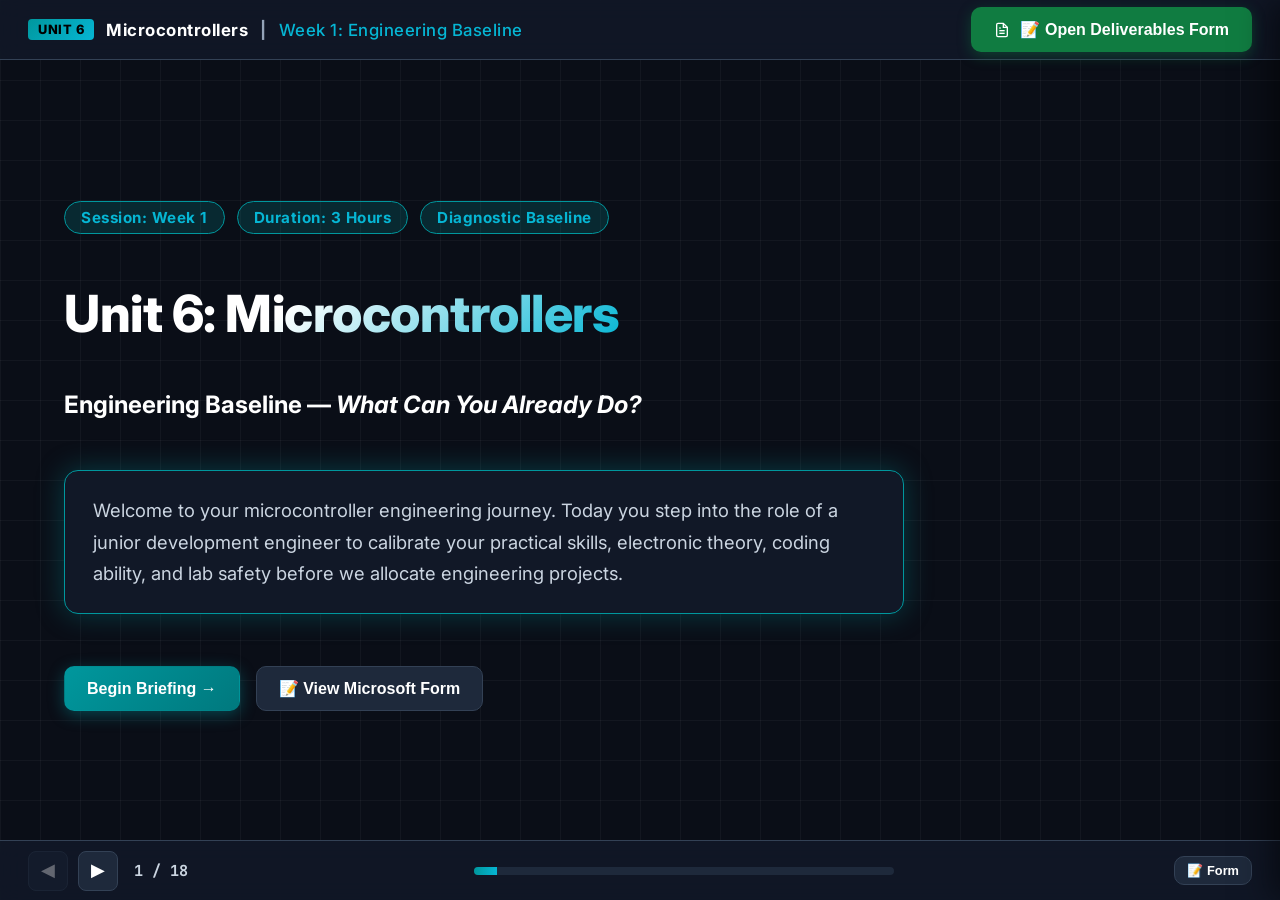
==== week1/index.html @ 34d450e6 "initial commit" ====
<!DOCTYPE html>
<html lang="en">

<head>
  <meta charset="UTF-8">
  <meta name="viewport" content="width=device-width, initial-scale=1.0">
  <title>Unit 6: Microcontrollers — Week 1 Engineering Baseline</title>
  <link rel="stylesheet" href="../shared/css/presentation.css">
  <link rel="stylesheet" href="../shared/css/form-drawer.css">
  <link rel="preconnect" href="https://fonts.googleapis.com">
  <link rel="preconnect" href="https://fonts.gstatic.com" crossorigin>
  <link
    href="https://fonts.googleapis.com/css2?family=Inter:wght@400;500;600;700;800&family=JetBrains+Mono:wght@400;600;700&display=swap"
    rel="stylesheet">
  <style>
    /* Week 1 Specific Component Styling */
    .hero-title {
      font-size: 3.2rem;
      font-weight: 800;
      background: linear-gradient(135deg, #ffffff 40%, var(--accent-cyan));
      -webkit-background-clip: text;
      -webkit-text-fill-color: transparent;
      margin-bottom: 12px;
      letter-spacing: -0.5px;
    }

    .badge-bar {
      display: flex;
      gap: 12px;
      margin-bottom: 24px;
    }

    .badge-pill {
      background: rgba(0, 151, 157, 0.2);
      border: 1px solid var(--accent-arduino);
      color: var(--accent-cyan);
      font-size: 0.95rem;
      font-weight: 700;
      padding: 6px 16px;
      border-radius: 20px;
      letter-spacing: 0.5px;
    }

    .ksb-grid {
      display: grid;
      grid-template-columns: repeat(3, 1fr);
      gap: 20px;
    }

    .ksb-card {
      background: var(--bg-surface-elevated);
      border: 1px solid var(--border-subtle);
      border-radius: 12px;
      padding: 20px 24px;
    }

    .ksb-card.k {
      border-top: 5px solid var(--accent-cyan);
    }

    .ksb-card.s {
      border-top: 5px solid var(--color-success);
    }

    .ksb-card.b {
      border-top: 5px solid var(--color-warning);
    }

    .ksb-card h4 {
      font-size: 1.25rem;
      font-weight: 800;
      margin-bottom: 14px;
      display: flex;
      align-items: center;
      gap: 10px;
      color: #ffffff;
    }

    .ksb-card ul {
      padding-left: 20px;
      font-size: 1.05rem;
      line-height: 1.7;
      color: var(--text-secondary);
    }

    .timeline-table {
      width: 100%;
      border-collapse: collapse;
      font-size: 1.05rem;
    }

    .timeline-table th {
      background: var(--bg-surface-elevated);
      color: var(--accent-cyan);
      padding: 12px 16px;
      text-align: left;
      font-size: 1.08rem;
    }

    .timeline-table td {
      padding: 10px 16px;
      border-bottom: 1px solid rgba(255, 255, 255, 0.08);
      color: var(--text-secondary);
    }

    .timeline-table tr.break-row td {
      background: rgba(245, 158, 11, 0.12);
      font-weight: 700;
      color: var(--color-warning);
    }

    .schematic-box {
      background: #070c18;
      border: 1px solid var(--border-subtle);
      border-radius: 14px;
      padding: 18px;
      display: flex;
      flex-direction: column;
      justify-content: flex-start;
      align-items: center;
      min-height: 480px;
      box-shadow: inset 0 0 28px rgba(0, 0, 0, 0.6);
    }

    .schematic-caption {
      font-size: 1rem;
      font-weight: 700;
      color: var(--accent-cyan);
      margin-top: 14px;
      text-align: center;
      background: rgba(6, 182, 212, 0.12);
      padding: 6px 14px;
      border-radius: 8px;
      border: 1px solid rgba(6, 182, 212, 0.3);
      width: 100%;
    }

    .schematic-tabs {
      display: flex;
      gap: 8px;
      margin-bottom: 16px;
      width: 100%;
    }

    .schematic-tab-btn {
      flex: 1;
      padding: 10px 14px;
      font-size: 0.96rem;
      font-weight: 700;
      background: #1e293b;
      border: 1px solid #475569;
      color: #cbd5e1;
      border-radius: 8px;
      cursor: pointer;
      transition: all 0.2s ease;
      text-align: center;
    }

    .schematic-tab-btn:hover {
      background: #2d3f59;
      color: #ffffff;
      border-color: var(--accent-cyan);
    }

    .schematic-tab-btn.active {
      background: linear-gradient(135deg, var(--accent-arduino), #00797e);
      color: #ffffff;
      border-color: var(--accent-cyan);
      box-shadow: 0 0 16px var(--accent-glow);
    }

    /* Syntax Highlighting in Code Editor */
    .editor-wrapper {
      position: relative;
      background: #080c14;
      min-height: 240px;
      overflow: hidden;
      display: flex;
    }

    .editor-highlight-layer {
      position: absolute;
      top: 0;
      left: 0;
      right: 0;
      bottom: 0;
      padding: 16px 20px;
      font-family: var(--font-mono);
      font-size: 1.05rem;
      line-height: 1.65;
      margin: 0;
      pointer-events: none;
      white-space: pre-wrap;
      word-wrap: break-word;
      box-sizing: border-box;
      color: #cbd5e1;
      background: transparent;
      overflow: hidden;
    }

    .editor-highlight-layer .keyword {
      color: #f472b6;
      font-weight: 700;
    }

    .editor-highlight-layer .type {
      color: #38bdf8;
      font-weight: 600;
    }

    .editor-highlight-layer .var {
      color: #fbbf24;
    }

    .editor-highlight-layer .string {
      color: #4ade80;
    }

    .editor-highlight-layer .number {
      color: #a78bfa;
      font-weight: 600;
    }

    .editor-highlight-layer .comment {
      color: #64748b;
      font-style: italic;
    }

    .editor-highlight-layer .preproc {
      color: #ec4899;
      font-weight: 700;
    }

    .editor-highlight-layer .func {
      color: #60a5fa;
      font-weight: 700;
    }

    .code-editor-textarea.syntax-active {
      position: relative;
      background: transparent !important;
      color: transparent !important;
      caret-color: #38bdf8;
      z-index: 2;
    }

    .checklist-list {
      list-style: none;
      display: flex;
      flex-direction: column;
      gap: 12px;
    }

    .checklist-item {
      display: flex;
      align-items: center;
      gap: 14px;
      background: var(--bg-surface);
      border: 1px solid var(--border-subtle);
      padding: 14px 18px;
      border-radius: 10px;
      font-size: 1.08rem;
      color: var(--text-primary);
      transition: var(--transition-smooth);
    }

    .checklist-item:hover {
      border-color: var(--accent-arduino);
      background: var(--bg-surface-elevated);
    }

    .checklist-item input[type="checkbox"] {
      width: 22px;
      height: 22px;
      accent-color: var(--accent-arduino);
      cursor: pointer;
    }

    .wokwi-badge {
      display: inline-flex;
      align-items: center;
      gap: 8px;
      background: #2b1d3d;
      color: #c084fc;
      border: 1px solid #a855f7;
      padding: 8px 16px;
      border-radius: 20px;
      font-weight: 700;
      font-size: 0.95rem;
    }

    .interactive-card {
      background: var(--bg-surface-elevated);
      border: 1px solid var(--border-subtle);
      border-radius: 10px;
      padding: 14px 18px;
      margin-top: 10px;
    }

    .interactive-title {
      font-weight: 700;
      font-size: 1.05rem;
      color: var(--accent-cyan);
      margin-bottom: 6px;
      display: flex;
      align-items: center;
      gap: 8px;
    }
  </style>
</head>

<body>

  <div class="bg-grid"></div>

  <div id="app-container">
    <div id="deck-viewport">

      <!-- Top Header -->
      <header class="deck-header">
        <div class="brand-badge">
          <span class="pill">UNIT 6</span>
          <span>Microcontrollers</span>
          <span style="color: var(--text-muted);">|</span>
          <span style="color: var(--accent-cyan); font-weight: 500;">Week 1: Engineering Baseline</span>
        </div>
        <div class="header-actions">
          <button class="btn btn-form-action open-forms-trigger" data-form-section="Deliverables Form">
            <svg width="16" height="16" viewBox="0 0 24 24" fill="none" stroke="currentColor" stroke-width="2">
              <path d="M14 2H6a2 2 0 0 0-2 2v16a2 2 0 0 0 2 2h12a2 2 0 0 0 2-2V8z" />
              <polyline points="14 2 14 8 20 8" />
              <line x1="16" y1="13" x2="8" y2="13" />
              <line x1="16" y1="17" x2="8" y2="17" />
              <polyline points="10 9 9 9 8 9" />
            </svg>
            📝 Open Deliverables Form
          </button>
        </div>
      </header>

      <!-- Slides Wrapper -->
      <main id="slides-wrapper">

        <!-- Slide 1: Welcome & Title -->
        <section class="slide active" id="slide-1">
          <div class="slide-body" style="justify-content: center; align-items: flex-start;">
            <div class="badge-bar">
              <span class="badge-pill">Session: Week 1</span>
              <span class="badge-pill">Duration: 3 Hours</span>
              <span class="badge-pill">Diagnostic Baseline</span>
            </div>
            <h1 class="hero-title">Unit 6: Microcontrollers</h1>
            <h2 class="slide-subtitle" style="font-size: 1.5rem; color: var(--text-primary); margin-bottom: 24px;">
              Engineering Baseline — <em>What Can You Already Do?</em>
            </h2>
            <div class="card highlight" style="max-width: 840px;">
              <p style="font-size: 1.15rem; line-height: 1.7; color: var(--text-secondary);">
                Welcome to your microcontroller engineering journey. Today you step into the role of a junior
                development engineer to calibrate your practical skills, electronic theory, coding ability, and lab
                safety before we allocate engineering projects.
              </p>
            </div>
            <div style="margin-top: 28px; display: flex; gap: 16px;">
              <button class="btn btn-primary" onclick="deckEngine.nextSlide()">Begin Briefing →</button>
              <button class="btn btn-secondary open-forms-trigger" data-form-section="Section 1: Student Information">📝
                View Microsoft Form</button>
            </div>
          </div>
        </section>

        <!-- Slide 2: Workplace Context -->
        <section class="slide" id="slide-2">
          <div class="slide-header">
            <span class="slide-tag">Part 1 • Workplace Context</span>
            <h2 class="slide-title">You Are Joining an Engineering Development Team</h2>
            <p class="slide-subtitle">Calibrating technician & engineer capabilities for product development</p>
          </div>
          <div class="slide-body">
            <div class="grid-2col">
              <div class="card">
                <div class="card-title">🏢 The Workplace Scenario</div>
                <p style="font-size: 1.08rem; line-height: 1.7; color: var(--text-secondary);">
                  You have joined an electronics engineering team developing a new microcontroller-based product.
                </p>
                <p style="font-size: 1.08rem; line-height: 1.7; color: var(--text-secondary); margin-top: 14px;">
                  Before the engineering team leader allocates development tasks, the team needs to establish what each
                  technician and engineer can already do safely, confidently, and independently.
                </p>
              </div>
              <div class="card highlight">
                <div class="card-title">🎯 Baseline Philosophy (No Pressure)</div>
                <div class="callout success">
                  <strong>“We need an accurate starting point so you and your team know where to go next.”</strong>
                </div>
                <ul
                  style="margin-top: 16px; padding-left: 22px; font-size: 1.05rem; line-height: 1.7; color: var(--text-secondary);">
                  <li>This is a diagnostic calibration, <strong>not a graded pass/fail test</strong>.</li>
                  <li>Work independently so we can accurately support your growth.</li>
                  <li>Record when you are unsure — mistakes are valuable engineering data.</li>
                  <li>Always ask immediately whenever lab safety is involved.</li>
                </ul>
              </div>
            </div>
          </div>
        </section>

        <!-- Slide 3: Learning Aim & Professional KSBs -->
        <section class="slide" id="slide-3">
          <div class="slide-header">
            <span class="slide-tag">The Hook • Professional Growth</span>
            <h2 class="slide-title">Learning Aim & Your Professional KSBs</h2>
            <p class="slide-subtitle">The knowledge, skills, and behaviours expected of practicing junior engineers</p>
          </div>
          <div class="slide-body">
            <div class="callout" style="margin-bottom: 8px;">
              <strong>Learning Aim:</strong> Establish your current knowledge and practical ability in electronics,
              digital systems, programming and mathematics. Identify your individual strengths and development
              priorities.
            </div>
            <div class="ksb-grid">
              <div class="ksb-card k">
                <h4>🧠 Knowledge (K)</h4>
                <ul>
                  <li>Basic electronic circuits & components</li>
                  <li>Circuit schematic symbols</li>
                  <li>Voltage, current, and Ohm's Law (<em>V = I × R</em>)</li>
                  <li>Binary number systems & digital logic</li>
                  <li>C++ programming constructs</li>
                </ul>
              </div>
              <div class="ksb-card s">
                <h4>🛠️ Skills (S)</h4>
                <ul>
                  <li>Safe digital multimeter (DMM) operation</li>
                  <li>Low-voltage DC power supply setup</li>
                  <li>Breadboard circuit construction</li>
                  <li>Electrical quantity prediction & measurement</li>
                  <li>Static code tracing and logic modification</li>
                </ul>
              </div>
              <div class="ksb-card b">
                <h4>🤝 Behaviours (B)</h4>
                <ul>
                  <li>Strict adherence to laboratory safety protocols</li>
                  <li>Methodological engineering troubleshooting</li>
                  <li>Intellectual honesty & self-reflection</li>
                  <li>Treating errors as calibration data</li>
                  <li>Setting proactive personal growth priorities</li>
                </ul>
              </div>
            </div>
          </div>
        </section>

        <!-- Slide 4: Learning Outcomes -->
        <section class="slide" id="slide-4">
          <div class="slide-header">
            <span class="slide-tag">Session Deliverables</span>
            <h2 class="slide-title">What You Will Achieve Today</h2>
            <p class="slide-subtitle">By the end of this 3-hour session, you will be able to:</p>
          </div>
          <div class="slide-body">
            <div class="grid-2col">
              <div class="card">
                <ol style="padding-left: 24px; font-size: 1.05rem; line-height: 1.75; color: var(--text-secondary);">
                  <li>Demonstrate your current knowledge of basic electronic circuits and components.</li>
                  <li>Recognise and interpret common circuit symbols.</li>
                  <li>Demonstrate understanding of voltage, current and resistance.</li>
                  <li>Use a multimeter and low-voltage power supply safely.</li>
                  <li>Interpret a simple circuit schematic and construct the circuit on a breadboard.</li>
                  <li>Predict and measure electrical quantities in a simple circuit.</li>
                </ol>
              </div>
              <div class="card">
                <ol start="7"
                  style="padding-left: 24px; font-size: 1.05rem; line-height: 1.75; color: var(--text-secondary);">
                  <li>Demonstrate baseline understanding of binary and digital systems.</li>
                  <li>Trace a short section of program code and predict its output.</li>
                  <li>Modify a simple program to meet a stated requirement.</li>
                  <li>Identify your current strengths and areas requiring development.</li>
                  <li>Set an appropriate personal development priority for Unit 6.</li>
                </ol>
              </div>
            </div>
          </div>
        </section>

        <!-- Slide 5: Session Sequence & Timings -->
        <section class="slide" id="slide-5">
          <div class="slide-header">
            <span class="slide-tag">Roadmap • 3 Hours (180 Minutes)</span>
            <h2 class="slide-title">Today's Session Sequence</h2>
            <p class="slide-subtitle">Structured diagnostics, safe practical circuit construction, and profile
              reflection</p>
          </div>
          <div class="slide-body">
            <div class="card" style="padding: 16px 22px;">
              <table class="timeline-table">
                <thead>
                  <tr>
                    <th>Time</th>
                    <th>Activity</th>
                    <th>Purpose</th>
                    <th>Action / Evidence</th>
                  </tr>
                </thead>
                <tbody>
                  <tr>
                    <td>0–10 min</td>
                    <td>Engineering Team Brief</td>
                    <td>Scenario introduction & expectations</td>
                    <td>Form Section 1</td>
                  </tr>
                  <tr>
                    <td>10–30 min</td>
                    <td>Toolbox Diagnostic</td>
                    <td>Electronics & mathematics diagnostic</td>
                    <td>Form Section 2</td>
                  </tr>
                  <tr>
                    <td>30–45 min</td>
                    <td>Digital Systems Baseline</td>
                    <td>Binary & logic voltage diagnostic</td>
                    <td>Form Section 3</td>
                  </tr>
                  <tr>
                    <td>45–65 min</td>
                    <td>Programming Code Tracing</td>
                    <td>Read, trace, and predict C++ output</td>
                    <td>Form Section 4A</td>
                  </tr>
                  <tr>
                    <td>65–80 min</td>
                    <td>Programming Modification</td>
                    <td>Diagnose program alteration skills</td>
                    <td>Form Section 4B</td>
                  </tr>
                  <tr>
                    <td>80–100 min</td>
                    <td>Practical Briefing & Safety</td>
                    <td>Schematic, equipment & 5-point check</td>
                    <td>Pre-Power Check</td>
                  </tr>
                  <tr class="break-row">
                    <td>100–120 min</td>
                    <td>☕ Intermission / Break</td>
                    <td>Rest, recharge, and workbench prep</td>
                    <td>20 Min Break</td>
                  </tr>
                  <tr>
                    <td>120–130 min</td>
                    <td>Wokwi Circuit Simulation</td>
                    <td>Simulate 5V LED circuit virtually first</td>
                    <td>Sim Screenshot</td>
                  </tr>
                  <tr>
                    <td>130–155 min</td>
                    <td>Breadboard Practical Challenge</td>
                    <td>Build LED circuit, take DMM readings</td>
                    <td>Form Section 5 + Photo</td>
                  </tr>
                  <tr>
                    <td>155–170 min</td>
                    <td>Practical Reflection</td>
                    <td>Compare measured vs theoretical values</td>
                    <td>Reflection</td>
                  </tr>
                  <tr>
                    <td>170–180 min</td>
                    <td>Individual Profile & Exit Ticket</td>
                    <td>Identify priorities & finalize submission</td>
                    <td>Submit Form</td>
                  </tr>
                </tbody>
              </table>
            </div>
          </div>
        </section>

        <!-- Slide 6: Activity 1 — Brief & Expectations -->
        <section class="slide" id="slide-6">
          <div class="slide-header">
            <span class="slide-tag">0–10 min • Activity 1</span>
            <h2 class="slide-title">Activity 1: Team Brief & Registration</h2>
            <p class="slide-subtitle">Setting up your profile and understanding diagnostic expectations</p>
          </div>
          <div class="slide-body">
            <div class="grid-2col">
              <div class="card">
                <div class="card-title">📋 Technician Guidelines</div>
                <ul style="padding-left: 22px; font-size: 1.08rem; line-height: 1.75; color: var(--text-secondary);">
                  <li>Work independently on diagnostic questions.</li>
                  <li>Attempt every task — don't leave blanks.</li>
                  <li>Avoid guessing what you think the tutor wants to see.</li>
                  <li>Record when you are unsure.</li>
                  <li>Always ask questions when physical safety is involved.</li>
                </ul>
              </div>
              <div class="card highlight"
                style="display: flex; flex-direction: column; justify-content: center; align-items: flex-start;">
                <div class="card-title">📝 Action: Complete Section 1</div>
                <p style="font-size: 1.08rem; color: var(--text-secondary); margin-bottom: 20px; line-height: 1.6;">
                  Open the Deliverables Form and complete Section 1 (Your Name, ID, and Prior Background).
                </p>
                <button class="btn btn-form-action open-forms-trigger"
                  data-form-section="Section 1: Student Information">
                  📝 Complete Section 1 in Microsoft Form →
                </button>
              </div>
            </div>
          </div>
        </section>

        <!-- Slide 7: Activity 2 — Engineering Toolbox Diagnostic -->
        <section class="slide" id="slide-7">
          <div class="slide-header">
            <div style="display: flex; justify-content: space-between; align-items: center;">
              <div>
                <span class="slide-tag">10–30 min • Activity 2</span>
                <h2 class="slide-title">Activity 2: Engineering Toolbox Diagnostic</h2>
              </div>
              <div class="timer-widget" data-duration="20">
                <span class="timer-display">20:00</span>
                <button class="timer-btn timer-toggle">Start</button>
                <button class="timer-btn timer-reset">Reset</button>
              </div>
            </div>
            <p class="slide-subtitle">Diagnosing electronics, circuit symbols, Ohm's law, and unit conversions</p>
          </div>
          <div class="slide-body">
            <div class="grid-2col">
              <div class="card">
                <div class="card-title">⚡ Electronics & Measurement Scope</div>
                <ul style="padding-left: 22px; font-size: 1.05rem; line-height: 1.75; color: var(--text-secondary);">
                  <li><strong>Component Identification:</strong> Resistors, LEDs, Capacitors, Switches.</li>
                  <li><strong>Component Symbols:</strong> Schematic representations & wiring connections.</li>
                  <li><strong>Polarity:</strong> Identifying polarized devices (+ / -).</li>
                  <li><strong>Ohm's Law:</strong> <span class="formula-chip">V = I × R</span> (rearranged: <em>I = V /
                      R</em>, <em>R = V / I</em>).</li>
                  <li><strong>Metric Prefixes:</strong> Conversions (kΩ → Ω, mA → A; e.g., 4.7 kΩ = 4,700 Ω, 25 mA =
                    0.025 A).</li>
                </ul>
              </div>
              <div class="card highlight"
                style="display: flex; flex-direction: column; justify-content: space-between;">
                <div>
                  <div class="card-title">📝 Form Section 2</div>
                  <p style="font-size: 1.06rem; color: var(--text-secondary); line-height: 1.7;">
                    Complete questions 7 through 11 in Section 2 of your Microsoft Form. Work steadily and record your
                    calculation steps.
                  </p>
                </div>
                <button class="btn btn-form-action open-forms-trigger" data-form-section="Section 2: Toolbox Diagnostic"
                  style="margin-top: 20px;">
                  📝 Complete Section 2 in Form →
                </button>
              </div>
            </div>
          </div>
        </section>

        <!-- Slide 8: Activity 3 — Digital Systems Baseline -->
        <section class="slide" id="slide-8">
          <div class="slide-header">
            <div style="display: flex; justify-content: space-between; align-items: center;">
              <div>
                <span class="slide-tag">30–45 min • Activity 3</span>
                <h2 class="slide-title">Activity 3: Digital Systems Baseline</h2>
              </div>
              <div class="timer-widget" data-duration="15">
                <span class="timer-display">15:00</span>
                <button class="timer-btn timer-toggle">Start</button>
                <button class="timer-btn timer-reset">Reset</button>
              </div>
            </div>
            <p class="slide-subtitle">Binary number representation, logic voltage levels, and fundamental logic gates
            </p>
          </div>
          <div class="slide-body">
            <div class="grid-2col">
              <div class="card">
                <div class="card-title">🔢 Digital Systems Core Topics</div>
                <ul style="padding-left: 22px; font-size: 1.05rem; line-height: 1.75; color: var(--text-secondary);">
                  <li><strong>Analogue vs. Digital:</strong> Continuous voltage vs discrete logic states.</li>
                  <li><strong>8-Bit Binary Bytes:</strong> Positional weights (128, 64, 32, 16, 8, 4, 2, 1).</li>
                  <li><strong>Microcontroller Logic Levels:</strong> 5V DC systems (Logic 1 = HIGH ≈ 5.0 V, Logic 0 =
                    LOW ≈ 0.0 V).</li>
                  <li><strong>Logic Gates:</strong> AND, OR, NOT gates and truth tables.</li>
                </ul>
              </div>
              <div class="card highlight"
                style="display: flex; flex-direction: column; justify-content: space-between;">
                <div>
                  <div class="card-title">📝 Form Section 3</div>
                  <p style="font-size: 1.06rem; color: var(--text-secondary); line-height: 1.7;">
                    Answer the binary conversion, logic levels, and logic gate questions in Section 3 of your Microsoft
                    Form.
                  </p>
                </div>
                <button class="btn btn-form-action open-forms-trigger" data-form-section="Section 3: Digital Systems"
                  style="margin-top: 20px;">
                  📝 Complete Section 3 in Form →
                </button>
              </div>
            </div>
          </div>
        </section>

        <!-- Slide 9: Activity 4 — Programming Baseline (Code Tracing) -->
        <section class="slide" id="slide-9">
          <div class="slide-header">
            <div style="display: flex; justify-content: space-between; align-items: center;">
              <div>
                <span class="slide-tag">45–65 min • Activity 4</span>
                <h2 class="slide-title">Activity 4: Programming Baseline — Code Tracing</h2>
              </div>
              <div class="timer-widget" data-duration="20">
                <span class="timer-display">20:00</span>
                <button class="timer-btn timer-toggle">Start</button>
                <button class="timer-btn timer-reset">Reset</button>
              </div>
            </div>
            <p class="slide-subtitle">Trace code on paper without executing it — predict output and variable states</p>
          </div>
          <div class="slide-body">
            <div class="grid-2col">
              <div>
                <pre class="code-block"><span class="comment">// C++ Code Tracing Challenge</span>
<span class="type">int</span> <span class="var">temperature</span> = <span class="string">25</span>;
<span class="type">int</span> <span class="var">limit</span> = <span class="string">30</span>;

<span class="keyword">if</span> (<span class="var">temperature</span> > <span class="var">limit</span>)
{
    <span class="var">cout</span> << <span class="string">"WARNING"</span>;
}
<span class="keyword">else</span>
{
    <span class="var">cout</span> << <span class="string">"NORMAL"</span>;
}</pre>
              </div>
              <div class="card highlight"
                style="display: flex; flex-direction: column; justify-content: space-between;">
                <div>
                  <div class="card-title">🔍 Code Analysis Questions</div>
                  <ul style="padding-left: 22px; font-size: 1.05rem; line-height: 1.75; color: var(--text-secondary);">
                    <li>What value is stored in <code>temperature</code>?</li>
                    <li>Is <code>temperature > limit</code> true or false?</li>
                    <li>What exact message will be displayed?</li>
                    <li>Trace variable reassignments: <code>count = count + 2</code>.</li>
                  </ul>
                </div>
                <button class="btn btn-form-action open-forms-trigger"
                  data-form-section="Section 4: Programming Baseline" style="margin-top: 18px;">
                  📝 Complete Section 4A in Form →
                </button>
              </div>
            </div>
          </div>
        </section>

        <!-- Slide 10: Activity 5 — Programming Modification (Interactive Code Editor) -->
        <section class="slide" id="slide-10">
          <div class="slide-header">
            <div style="display: flex; justify-content: space-between; align-items: center;">
              <div>
                <span class="slide-tag">65–80 min • Activity 5 • Live Code Sandbox</span>
                <h2 class="slide-title">Activity 5: Programming Modification</h2>
              </div>
              <div class="timer-widget" data-duration="15">
                <span class="timer-display">15:00</span>
                <button class="timer-btn timer-toggle">Start</button>
                <button class="timer-btn timer-reset">Reset</button>
              </div>
            </div>
            <p class="slide-subtitle">Interactively edit and adapt code logic in the editor below, then copy your
              solution directly into the form</p>
          </div>
          <div class="slide-body">
            <div class="grid-2col">

              <!-- Left Column: Interactive Code Editor -->
              <div class="code-editor-container">
                <div class="code-editor-header">
                  <div class="code-editor-title">
                    <div class="code-editor-dots">
                      <span class="code-editor-dot red"></span>
                      <span class="code-editor-dot yellow"></span>
                      <span class="code-editor-dot green"></span>
                    </div>
                    <span>💻 main.cpp (Interactive C++ Editor)</span>
                  </div>
                  <button class="btn btn-secondary" onclick="copyEditorCode()"
                    style="padding: 4px 10px; font-size: 0.85rem;" title="Copy to clipboard">
                    📋 Copy Code
                  </button>
                </div>

                <div class="editor-wrapper">
                  <pre id="code-highlight-layer" class="editor-highlight-layer" aria-hidden="true"></pre>
                  <textarea id="code-editor-input" class="code-editor-textarea syntax-active" spellcheck="false">#include <iostream>
using namespace std;

int main()
{
    // Activity 5: Temperature Monitoring Program
    int temperature = 25;
    int limit = 30; // Task 1: Change threshold to 20

    // Task 2: Update loop to scan 8 sensor channels instead of 4
    for (int channel = 0; channel < 4; channel++)
    {
        if (temperature > limit)
        {
            cout << "WARNING on Channel " << channel << endl;
        }
        else
        {
            cout << "NORMAL on Channel " << channel << endl;
        }
    }

    return 0;
}</textarea>
                </div>

                <div class="code-editor-footer">
                  <div style="display: flex; align-items: center; gap: 12px;">
                    <button class="timer-btn" onclick="resetEditorCode()"
                      style="padding: 4px 10px; font-size: 0.82rem;">
                      🔄 Reset Template
                    </button>
                    <span id="copy-feedback-msg" class="copy-feedback">
                      ✅ Copied to clipboard! Ready to paste.
                    </span>
                  </div>
                  <span style="color: var(--text-muted); font-family: var(--font-mono); font-size: 0.82rem;">Editable
                    Sandbox</span>
                </div>
              </div>

              <!-- Right Column: Instructions & Submission Actions -->
              <div style="display: flex; flex-direction: column; justify-content: space-between; gap: 16px;">
                <div class="card">
                  <div class="card-title">⚙️ Modification Requirements</div>
                  <p style="font-size: 1.05rem; line-height: 1.6; color: var(--text-secondary);">
                    Adapt the temperature monitoring program in the editor:
                  </p>
                  <ul
                    style="padding-left: 22px; font-size: 1.02rem; line-height: 1.7; color: var(--text-secondary); margin-top: 10px;">
                    <li><strong>Task 1 (Threshold):</strong> Change the warning limit from <code>30</code> to
                      <strong><code>20 degrees</code></strong>.
                    </li>
                    <li><strong>Task 2 (Channel Scan):</strong> Change the loop condition from scanning <code>4</code>
                      channels to <strong><code>8 channels</code></strong> (<code>channel &lt; 8</code>).</li>
                  </ul>
                </div>

                <div class="card highlight">
                  <div class="card-title">🚀 Fast Submission Flow</div>
                  <ol style="padding-left: 22px; font-size: 1.02rem; line-height: 1.65; color: var(--text-secondary);">
                    <li>Type your edits in the editor on the left.</li>
                    <li>Click <strong>Copy &amp; Open Section 4B</strong> below.</li>
                    <li>Paste (<kbd
                        style="background:#1e293b; padding:2px 6px; border-radius:4px; border:1px solid #334155;">Ctrl+V</kbd>
                      or <kbd
                        style="background:#1e293b; padding:2px 6px; border-radius:4px; border:1px solid #334155;">Cmd+V</kbd>)
                      directly into Question 19.</li>
                  </ol>
                  <div style="margin-top: 16px; display: flex; gap: 10px; flex-wrap: wrap;">
                    <button class="btn btn-primary" onclick="copyEditorCode()">
                      📋 Copy Code
                    </button>
                    <button class="btn btn-form-action open-forms-trigger" onclick="copyEditorCode()"
                      data-form-section="Section 4: Programming Baseline">
                      📝 Copy &amp; Open Section 4B Form →
                    </button>
                  </div>
                </div>
              </div>

            </div>
          </div>
        </section>

        <!-- Slide 11: Activity 6 — Baseline Practical Briefing & Schematic Interpretation -->
        <section class="slide" id="slide-11">
          <div class="slide-header">
            <span class="slide-tag">80–100 min • Activity 6 • Core Engineering Skills</span>
            <h2 class="slide-title">Activity 6: Circuit Schematic Interpretation</h2>
            <p class="slide-subtitle">Interpreting circuit schematics, exploring alternative circuit drawings, and
              understanding current flow</p>
          </div>
          <div class="slide-body">
            <div class="grid-2col">

              <!-- Left Column: Interactive Schematic Explorer -->
              <div class="schematic-box">
                <div class="schematic-tabs">
                  <button type="button" class="schematic-tab-btn active" id="tab-btn-1"
                    onclick="switchSchematicView(1)">⚡ Standard Schematic</button>
                  <button type="button" class="schematic-tab-btn" id="tab-btn-2" onclick="switchSchematicView(2)">🔌
                    Breadboard Wiring</button>
                  <button type="button" class="schematic-tab-btn" id="tab-btn-3" onclick="switchSchematicView(3)">🔄
                    Equivalent Series Order</button>
                </div>

                <!-- View 1: Standard Rail Schematic (Publication-Grade Schemdraw SVG) -->
                <div id="schematic-view-1"
                  style="display: flex; flex-direction: column; align-items: center; width: 100%;">
                  <div
                    style="width: 100%; max-height: 290px; height: 290px; background: #070c18; border-radius: 10px; display: flex; align-items: center; justify-content: center; overflow: hidden; padding: 6px; box-sizing: border-box;">
                    <img src="images/circuit-schematic-standard.svg"
                      alt="Standard Circuit Schematic (+5V to LED to 330 Ohm to Ground)"
                      style="max-height: 100%; max-width: 100%; object-fit: contain; display: block;" />
                  </div>
                  <div class="schematic-caption">Drawing A: Standard Top-Down Circuit Schematic (+5V → LED₁ → R₁ → 0V)
                  </div>
                </div>

                <!-- View 2: Step-by-Step Accurate Breadboard Wiring with Actual Wokwi Images -->
                <div id="schematic-view-2"
                  style="display: none; flex-direction: column; align-items: center; width: 100%;">
                  <!-- Interactive Power State Controls -->
                  <div
                    style="display: flex; align-items: center; justify-content: space-between; width: 100%; margin-bottom: 8px; padding: 0 8px;">
                    <span id="bb-status-badge"
                      style="font-size: 0.82rem; font-weight: 800; font-family: var(--font-mono); color: #4ade80; border: 1px solid rgba(74, 222, 128, 0.4); background: rgba(74, 222, 128, 0.1); padding: 3px 10px; border-radius: 9999px;">⚡
                      POWER ON (5.00 V • 9.16 mA • LED Lit)</span>
                    <div style="display: flex; gap: 6px;">
                      <button type="button" id="btn-power-on" class="btn btn-primary active"
                        onclick="toggleBreadboardPower('on')"
                        style="padding: 4px 12px; font-size: 0.8rem; font-weight: 800;">⚡ Power ON (5V)</button>
                      <button type="button" id="btn-power-off" class="btn btn-secondary"
                        onclick="toggleBreadboardPower('off')"
                        style="padding: 4px 12px; font-size: 0.8rem; font-weight: 800;">⚪ Power OFF (0V)</button>
                    </div>
                  </div>

                  <!-- Actual Circuit Images Container (Dark Theme / Reduced Visual Strain) -->
                  <div
                    style="width: 100%; max-height: 290px; height: 290px; background: #080c14; border: 1px solid var(--border-subtle); border-radius: 10px; display: flex; align-items: center; justify-content: center; overflow: hidden; padding: 10px; box-sizing: border-box; box-shadow: 0 4px 20px rgba(0,0,0,0.35);">
                    <img id="bb-img-on" src="images/breadboard-led-on.png"
                      alt="Breadboard circuit simulated with LED ON at 5V"
                      style="max-height: 100%; max-width: 100%; object-fit: contain; display: block; filter: drop-shadow(0 4px 12px rgba(0,0,0,0.5));" />
                    <img id="bb-img-off" src="images/breadboard-led-off.png" alt="Breadboard circuit with Power OFF"
                      style="max-height: 100%; max-width: 100%; object-fit: contain; display: none; filter: drop-shadow(0 4px 12px rgba(0,0,0,0.5));" />
                  </div>
                  <div class="schematic-caption">Drawing B: Wokwi Breadboard Wiring Guide (Actual Simulation • Column
                    21)</div>
                </div>

                <div id="schematic-view-3"
                  style="display: none; flex-direction: column; align-items: center; width: 100%;">
                  <svg width="100%" height="310" viewBox="0 0 440 310" style="max-height: 310px;">
                    <!-- Top Rail +5V -->
                    <line x1="30" y1="25" x2="410" y2="25" stroke="#06b6d4" stroke-width="3.5" />
                    <text x="145" y="18" fill="#06b6d4" font-weight="800" font-size="13"
                      font-family="var(--font-mono)">+5.00 V DC Supply Rail</text>

                    <!-- Left Branch: Option A (Resistor First) -->
                    <line x1="120" y1="25" x2="120" y2="55" stroke="#06b6d4" stroke-width="2.5" />
                    <text x="55" y="45" fill="#cbd5e1" font-weight="700" font-size="11"
                      font-family="var(--font-mono)">Option A</text>

                    <!-- Resistor on Left -->
                    <rect x="100" y="55" width="40" height="45" fill="#1e293b" stroke="#38bdf8" stroke-width="2"
                      rx="4" />
                    <text x="106" y="82" fill="#38bdf8" font-weight="800" font-size="11"
                      font-family="var(--font-mono)">330 Ω</text>

                    <line x1="120" y1="100" x2="120" y2="125" stroke="#f8fafc" stroke-width="2" />
                    <text x="128" y="118" fill="#4ade80" font-weight="700" font-size="10"
                      font-family="var(--font-mono)">Anode (+)</text>

                    <!-- LED on Left -->
                    <polygon points="102,125 138,125 120,155" fill="#ef4444" stroke="#ffffff" stroke-width="2" />
                    <line x1="102" y1="155" x2="138" y2="155" stroke="#ffffff" stroke-width="2" />
                    <text x="145" y="145" fill="#ef4444" font-weight="700" font-size="11"
                      font-family="var(--font-mono)">LED₁</text>

                    <line x1="120" y1="155" x2="120" y2="215" stroke="#64748b" stroke-width="2.5" />
                    <text x="65" y="195" fill="#38bdf8" font-weight="800" font-size="11"
                      font-family="var(--font-mono)">I = 9.1 mA</text>


                    <!-- Right Branch: Option B (LED First) -->
                    <line x1="320" y1="25" x2="320" y2="55" stroke="#06b6d4" stroke-width="2.5" />
                    <text x="255" y="45" fill="#cbd5e1" font-weight="700" font-size="11"
                      font-family="var(--font-mono)">Option B</text>
                    <text x="328" y="48" fill="#4ade80" font-weight="700" font-size="10"
                      font-family="var(--font-mono)">Anode (+)</text>

                    <!-- LED on Right -->
                    <polygon points="302,55 338,55 320,85" fill="#ef4444" stroke="#ffffff" stroke-width="2" />
                    <line x1="302" y1="85" x2="338" y2="85" stroke="#ffffff" stroke-width="2" />
                    <text x="345" y="75" fill="#ef4444" font-weight="700" font-size="11"
                      font-family="var(--font-mono)">LED₁</text>

                    <line x1="320" y1="85" x2="320" y2="110" stroke="#f8fafc" stroke-width="2" />
                    <text x="328" y="102" fill="#f87171" font-weight="700" font-size="10"
                      font-family="var(--font-mono)">Cathode (-)</text>

                    <!-- Resistor on Right -->
                    <rect x="300" y="110" width="40" height="45" fill="#1e293b" stroke="#38bdf8" stroke-width="2"
                      rx="4" />
                    <text x="306" y="137" fill="#38bdf8" font-weight="800" font-size="11"
                      font-family="var(--font-mono)">330 Ω</text>

                    <line x1="320" y1="155" x2="320" y2="215" stroke="#64748b" stroke-width="2.5" />
                    <text x="265" y="195" fill="#38bdf8" font-weight="800" font-size="11"
                      font-family="var(--font-mono)">I = 9.1 mA</text>

                    <!-- Bottom Ground Rail (0V GND) -->
                    <line x1="30" y1="215" x2="410" y2="215" stroke="#64748b" stroke-width="3.5" />
                    <text x="150" y="235" fill="#94a3b8" font-weight="800" font-size="13"
                      font-family="var(--font-mono)">0 V Ground Rail (GND)</text>

                    <!-- Takeaway Banner -->
                    <rect x="35" y="248" width="370" height="48" fill="#1e293b" stroke="#10b981" stroke-width="1.5"
                      rx="6" />
                    <text x="50" y="268" fill="#10b981" font-weight="800" font-size="12"
                      font-family="var(--font-sans)">✅ Kirchhoff's Current Law Invariance:</text>
                    <text x="50" y="285" fill="#cbd5e1" font-size="11.5" font-family="var(--font-sans)">Series current
                      is 9.1 mA everywhere. Both circuits function 100% identically!</text>
                  </svg>
                  <div class="schematic-caption">Drawing C: Proving Series Order Invariance (Kirchhoff's Law)</div>
                </div>

              </div>

              <!-- Right Column: Engineering Interpretation Breakdown -->
              <div style="display: flex; flex-direction: column; gap: 16px;">

                <!-- Insight 1: What is the circuit doing? -->
                <div class="card" style="padding: 18px 22px;">
                  <div class="card-title" style="margin-bottom: 8px;">💡 What is this circuit doing?</div>
                  <ul style="padding-left: 20px; font-size: 1.05rem; line-height: 1.65; color: var(--text-secondary);">
                    <li><strong>Energy Conversion:</strong> Converts electrical energy into radiant light output.</li>
                    <li><strong>Current Limiting (Crucial Protection):</strong> An LED forward diode has near-zero
                      resistance once turned on. Without resistor R₁, it would draw excessive current from the 5V supply
                      and burn out instantly!</li>
                    <li><strong>Voltage Division:</strong> R₁ safely drops the remaining <strong>≈ 3.0 V</strong> (5.0 V
                      supply – 2.0 V LED), holding current safely at <span class="formula-chip">I = 3.0 V / 330 Ω ≈ 9.1
                        mA</span>.</li>
                  </ul>
                </div>

                <!-- Insight 2: How else can we draw / wire the circuit? -->
                <div class="card highlight" style="padding: 18px 22px;">
                  <div class="card-title" style="margin-bottom: 8px;">🔄 How else can we draw & wire this circuit?</div>
                  <ul style="padding-left: 20px; font-size: 1.05rem; line-height: 1.65; color: var(--text-secondary);">
                    <li><strong>Component Order in Series:</strong> Does R₁ go before or after the LED? <em>In a series
                        loop, current is identical at every point</em> (Kirchhoff's Current Law). The circuit behaves
                      100% identically either way!</li>
                    <li><strong>Breadboard Wiring Columns:</strong> Holes in the same numbered vertical column half
                      (e.g. <code>21j–21f</code> or <code>21e–21a</code>) are connected by internal spring clips across
                      the central divider trough.</li>
                  </ul>
                </div>

                <!-- Insight 3: Component Identification & Polarity Rules -->
                <div class="callout" style="padding: 14px 18px; font-size: 1.02rem;">
                  🔍 <strong>Polarity Rules:</strong> Resistor R₁ is <em>non-polarised</em> (works either way). LED₁ is
                  <em>polarised</em>: Anode (+) [longer lead] connects toward +5V; Cathode (-) [shorter lead / flat rim
                  edge] connects toward 0V (GND).
                </div>

              </div>

            </div>
          </div>
        </section>

        <!-- Slide 12: Pre-Power Checklist (Mandatory Safety Gate) -->
        <section class="slide" id="slide-12">
          <div class="slide-header">
            <span class="slide-tag">Safety Protocol • W1-08</span>
            <h2 class="slide-title">Mandatory Pre-Power Safety Gate</h2>
            <p class="slide-subtitle">You must verify all 5 checks before energizing the circuit</p>
          </div>
          <div class="slide-body">
            <div class="grid-2col">
              <div>
                <ul class="checklist-list">
                  <li class="checklist-item">
                    <input type="checkbox" id="check-1">
                    <label for="check-1"><strong>1. Circuit Layout:</strong> Breadboard connections match the
                      schematic.</label>
                  </li>
                  <li class="checklist-item">
                    <input type="checkbox" id="check-2">
                    <label for="check-2"><strong>2. Resistor Value:</strong> Verified 330 Ω (via color bands:
                      Orange-Orange-Brown-Gold or DMM).</label>
                  </li>
                  <li class="checklist-item">
                    <input type="checkbox" id="check-3">
                    <label for="check-3"><strong>3. LED Polarity:</strong> Anode (+) connected to resistor / +5V,
                      Cathode (-) to 0V ground.</label>
                  </li>
                  <li class="checklist-item">
                    <input type="checkbox" id="check-4">
                    <label for="check-4"><strong>4. Power Supply Setup:</strong> Supply set to 5.0 V DC before
                      connecting leads.</label>
                  </li>
                  <li class="checklist-item">
                    <input type="checkbox" id="check-5">
                    <label for="check-5"><strong>5. Multimeter Setup:</strong> Meter configured correctly for voltage /
                      current measurement.</label>
                  </li>
                </ul>
              </div>
              <div class="card highlight" style="display: flex; flex-direction: column; justify-content: center;">
                <div class="callout warning" style="margin-bottom: 20px;">
                  ⚠️ <strong>Industrial Engineering Rule:</strong> Never power a circuit until pre-power safety checks
                  are verified. This prevents short circuits and component burnout.
                </div>
                <p style="font-size: 1.05rem; color: var(--text-secondary); line-height: 1.7;">
                  Confirm these 5 verification items in <strong>Section 5</strong> of your Microsoft Form during the
                  practical challenge.
                </p>
              </div>
            </div>
          </div>
        </section>

        <!-- Slide 13: Scheduled Break -->
        <section class="slide" id="slide-13">
          <div class="slide-body" style="justify-content: center; align-items: center; text-align: center;">
            <div class="slide-tag">100–120 min • Intermission</div>
            <h2 class="slide-title" style="font-size: 2.8rem; margin: 16px 0;">☕ 20-Minute Engineering Break</h2>
            <p class="slide-subtitle" style="margin-bottom: 28px; font-size: 1.3rem;">Rest, step away from screens, and
              prepare your workbench for practical testing.</p>

            <div class="timer-widget" data-duration="20"
              style="padding: 12px 28px; transform: scale(1.35); margin-bottom: 32px;">
              <span class="timer-display" style="font-size: 2rem;">20:00</span>
              <button class="timer-btn timer-toggle">Start</button>
              <button class="timer-btn timer-reset">Reset</button>
            </div>

            <div class="callout" style="max-width: 600px; text-align: left; font-size: 1.1rem;">
              💡 <strong>Upcoming Next:</strong> Wokwi Virtual Circuit Simulation followed by breadboard circuit
              construction and multimeter measurements.
            </div>
          </div>
        </section>

        <!-- Slide 14: Practical Step 1 — Wokwi Simulation -->
        <section class="slide" id="slide-14">
          <div class="slide-header">
            <div style="display: flex; justify-content: space-between; align-items: center;">
              <div>
                <span class="slide-tag">120–130 min • Practical Step 1</span>
                <h2 class="slide-title">Wokwi Virtual Circuit Simulation</h2>
              </div>
              <span class="wokwi-badge">⚡ Virtual Simulation First</span>
            </div>
            <p class="slide-subtitle">Simulate the 5V LED circuit virtually before touching physical breadboard
              components</p>
          </div>
          <div class="slide-body">
            <div class="grid-2col">
              <div class="card">
                <div class="card-title">🖥️ Simulation Objectives</div>
                <ol style="padding-left: 24px; font-size: 1.05rem; line-height: 1.75; color: var(--text-secondary);">
                  <li>Open Wokwi simulator in your browser.</li>
                  <li>Add a <strong>5V DC Supply</strong>, <strong>330 Ω Resistor</strong>, and <strong>LED</strong>.
                  </li>
                  <li>Wire the components according to the schematic.</li>
                  <li>Start the simulation: Verify LED illuminates and current flows properly.</li>
                  <li>📸 <strong>Take a screenshot</strong> of your working Wokwi simulation.</li>
                </ol>
                <div style="margin-top: 20px;">
                  <a href="https://wokwi.com/projects/474137555975113729" target="_blank" class="btn btn-secondary"
                    style="font-size: 1rem;">
                    🌐 Open Wokwi Simulator (wokwi.com) ↗
                  </a>
                </div>
              </div>
              <div class="card highlight"
                style="display: flex; flex-direction: column; justify-content: space-between;">
                <div>
                  <div class="card-title">📸 Evidence Requirement</div>
                  <p style="font-size: 1.06rem; color: var(--text-secondary); line-height: 1.7;">
                    Save your Wokwi screenshot. You will upload this in <strong>Section 5</strong> of your Microsoft
                    Form along with your physical breadboard circuit photo.
                  </p>
                </div>
                <div class="callout success">
                  ✅ <strong>Safe Practice:</strong> Simulating circuits in software validates connections and
                  calculations before hardware assembly.
                </div>
              </div>
            </div>
          </div>
        </section>

        <!-- Slide 15: Practical Step 2 — Breadboard Practical Challenge -->
        <section class="slide" id="slide-15">
          <div class="slide-header">
            <div style="display: flex; justify-content: space-between; align-items: center;">
              <div>
                <span class="slide-tag">130–155 min • Practical Step 2</span>
                <h2 class="slide-title">Baseline Practical Challenge: Build & Measure</h2>
              </div>
              <div class="timer-widget" data-duration="25">
                <span class="timer-display">25:00</span>
                <button class="timer-btn timer-toggle">Start</button>
                <button class="timer-btn timer-reset">Reset</button>
              </div>
            </div>
            <p class="slide-subtitle">Construct the physical circuit, measure electrical quantities, and record evidence
            </p>
          </div>
          <div class="slide-body">
            <div class="grid-2col">
              <div class="card">
                <div class="card-title">📊 Measurements to Record</div>
                <table class="eng-table">
                  <tr>
                    <th>Quantity</th>
                    <th>Symbol</th>
                    <th>Expected Theoretical Range</th>
                  </tr>
                  <tr>
                    <td>Supply Voltage</td>
                    <td><span class="math-chip">V<sub>S</sub></span></td>
                    <td><strong>5.00 V ± 0.25 V</strong> (4.75 V – 5.25 V)</td>
                  </tr>
                  <tr>
                    <td>Resistor Voltage</td>
                    <td><span class="math-chip">V<sub>R</sub></span></td>
                    <td><strong>≈ 2.80 V – 3.20 V</strong></td>
                  </tr>
                  <tr>
                    <td>LED Forward Voltage</td>
                    <td><span class="math-chip">V<sub>F</sub></span></td>
                    <td><strong>≈ 1.80 V – 2.20 V</strong> (Red LED)</td>
                  </tr>
                  <tr>
                    <td>Circuit Current</td>
                    <td><span class="math-chip">I</span></td>
                    <td><strong>≈ 8.0 mA – 10.0 mA</strong></td>
                  </tr>
                </table>
                <div class="callout" style="margin-top: 12px; font-size: 1.02rem; padding: 12px 18px;">
                  📐 <strong>Verify Kirchhoff's Voltage Law:</strong> <em>V<sub>S</sub> = V<sub>R</sub> +
                    V<sub>F</sub></em> &nbsp;|&nbsp; <strong>Ohm's Law:</strong> <em>I = V<sub>R</sub> /
                    R<sub>1</sub></em>
                </div>
              </div>
              <div class="card highlight"
                style="display: flex; flex-direction: column; justify-content: space-between;">
                <div>
                  <div class="card-title">📸 Photo & Evidence Upload</div>
                  <p style="font-size: 1.05rem; color: var(--text-secondary); line-height: 1.6;">
                    Upload the following evidence items in your form:
                  </p>
                  <ul
                    style="padding-left: 22px; font-size: 1.02rem; color: var(--text-secondary); line-height: 1.7; margin-top: 8px;">
                    <li>1. Wokwi simulation screenshot</li>
                    <li>2. Photo of your physical breadboard circuit</li>
                    <li>3. Photo of your digital multimeter reading</li>
                  </ul>
                </div>
                <button class="btn btn-form-action open-forms-trigger"
                  data-form-section="Section 5: Practical Measurements" style="margin-top: 18px;">
                  📝 Complete Section 5 & Upload Evidence →
                </button>
              </div>
            </div>
          </div>
        </section>

        <!-- Slide 16: Activity 8 — Practical Reflection -->
        <section class="slide" id="slide-16">
          <div class="slide-header">
            <div style="display: flex; justify-content: space-between; align-items: center;">
              <div>
                <span class="slide-tag">155–170 min • Activity 8</span>
                <h2 class="slide-title">Activity 8: Practical Reflection</h2>
              </div>
              <div class="timer-widget" data-duration="15">
                <span class="timer-display">15:00</span>
                <button class="timer-btn timer-toggle">Start</button>
                <button class="timer-btn timer-reset">Reset</button>
              </div>
            </div>
            <p class="slide-subtitle">Analyzing discrepancies between theoretical predictions and measured physical data
            </p>
          </div>
          <div class="slide-body">
            <div class="grid-2col">
              <div class="card">
                <div class="card-title">🔬 Engineering Reflection Prompts</div>
                <ul style="padding-left: 22px; font-size: 1.05rem; line-height: 1.75; color: var(--text-secondary);">
                  <li>Did your measured supply voltage equal <em>V<sub>S</sub> = V<sub>R</sub> + V<sub>F</sub></em>?
                  </li>
                  <li>How did component tolerance (±5% resistor tolerance) affect your readings?</li>
                  <li>What difficulties did you encounter when placing multimeter probes in circuit?</li>
                  <li>How did the physical measurement compare with your Wokwi simulation?</li>
                </ul>
              </div>
              <div class="card highlight">
                <div class="card-title">💡 Engineering Principle</div>
                <p style="font-size: 1.06rem; line-height: 1.7; color: var(--text-secondary);">
                  In physical engineering, real-world measurements rarely match theoretical calculations down to the
                  last decimal place due to meter burden voltage, lead resistance, and component manufacturing
                  tolerances. Explaining <em>why</em> discrepancies occur is a core diagnostic engineering skill.
                </p>
              </div>
            </div>
          </div>
        </section>

        <!-- Slide 17: Activity 9 — Individual Baseline Profile -->
        <section class="slide" id="slide-17">
          <div class="slide-header">
            <div style="display: flex; justify-content: space-between; align-items: center;">
              <div>
                <span class="slide-tag">170–180 min • Activity 9</span>
                <h2 class="slide-title">Activity 9: Individual Baseline Profile</h2>
              </div>
              <div class="timer-widget" data-duration="10">
                <span class="timer-display">10:00</span>
                <button class="timer-btn timer-toggle">Start</button>
                <button class="timer-btn timer-reset">Reset</button>
              </div>
            </div>
            <p class="slide-subtitle">Calibrating your starting baseline across the 5 core engineering domains</p>
          </div>
          <div class="slide-body">
            <div class="grid-2col">
              <div class="card">
                <div class="card-title">📈 5 Core Baseline Domains</div>
                <ol style="padding-left: 24px; font-size: 1.05rem; line-height: 1.75; color: var(--text-secondary);">
                  <li><strong>Electronics:</strong> Components, symbols, Ohm's law.</li>
                  <li><strong>Digital Systems:</strong> Binary, logic levels, logic gates.</li>
                  <li><strong>Microcontroller Programming:</strong> Code tracing, C++ syntax.</li>
                  <li><strong>Electrical Measurement:</strong> Multimeters, safety, precision.</li>
                  <li><strong>Circuit Construction:</strong> Breadboards, wiring, schematics.</li>
                </ol>
              </div>
              <div class="card highlight"
                style="display: flex; flex-direction: column; justify-content: space-between;">
                <div>
                  <div class="card-title">🎯 Set Your Development Priority</div>
                  <p style="font-size: 1.06rem; color: var(--text-secondary); line-height: 1.7;">
                    Rate your confidence (1–5) and state your #1 personal development priority for Unit 6 in your form.
                  </p>
                </div>
                <button class="btn btn-form-action open-forms-trigger"
                  data-form-section="Section 5: Individual Baseline Profile" style="margin-top: 18px;">
                  📝 Complete Profile in Form →
                </button>
              </div>
            </div>
          </div>
        </section>

        <!-- Slide 18: Activity 10 — Exit Ticket & Session Close -->
        <section class="slide" id="slide-18">
          <div class="slide-header">
            <span class="slide-tag">180 min • Activity 10</span>
            <h2 class="slide-title">Activity 10: Exit Ticket & Next Steps</h2>
            <p class="slide-subtitle">Submitting your responses and previewing Week 2</p>
          </div>
          <div class="slide-body">
            <div class="grid-2col">
              <div class="card">
                <div class="card-title">🎫 Final Exit Reflection</div>
                <p style="font-size: 1.05rem; line-height: 1.7; color: var(--text-secondary);">
                  In the final questions of Section 5:
                </p>
                <ul
                  style="padding-left: 22px; font-size: 1.02rem; line-height: 1.7; color: var(--text-secondary); margin-top: 10px;">
                  <li>List <strong>three things</strong> you can do confidently.</li>
                  <li>List <strong>one thing</strong> you found challenging today.</li>
                  <li>Click <strong>Submit</strong> on your Microsoft Form.</li>
                </ul>
                <div class="callout success" style="margin-top: 18px;">
                  ✅ Make sure to check "Send me an email receipt of my responses".
                </div>
              </div>
              <div class="card highlight">
                <div class="card-title">🚀 Preview: Week 2</div>
                <p style="font-size: 1.1rem; font-weight: 700; color: #ffffff;">
                  Microcontroller Architecture & GPIO Programming
                </p>
                <p style="font-size: 1.02rem; line-height: 1.7; color: var(--text-secondary); margin-top: 10px;">
                  Next week we unpack the Arduino Uno internal registers, memory architecture, and start writing
                  real-time GPIO control firmware.
                </p>
              </div>
            </div>
          </div>
        </section>

      </main>

      <!-- Bottom Deck Footer -->
      <footer class="deck-footer">
        <div class="nav-controls">
          <button class="nav-btn" id="prev-slide" title="Previous Slide (Left Arrow)">◀</button>
          <button class="nav-btn" id="next-slide" title="Next Slide (Right Arrow)">▶</button>
          <span class="slide-counter" id="slide-counter">1 / 18</span>
        </div>

        <div class="progress-bar-container">
          <div class="progress-bar-fill" id="progress-bar-fill"></div>
        </div>

        <div style="display: flex; gap: 10px; align-items: center;">
          <button class="btn btn-secondary open-forms-trigger" data-form-section="Deliverables Form"
            style="padding: 6px 12px; font-size: 0.8rem;">
            📝 Form
          </button>
        </div>
      </footer>

    </div>

    <!-- Backdrop for Drawer -->
    <div id="drawer-backdrop"></div>

    <!-- Microsoft Forms Side-Drawer -->
    <aside id="forms-drawer">
      <div class="drawer-header">
        <div class="drawer-title">
          <span>📝</span>
          <span>Week 1 Deliverables Form</span>
        </div>
        <div class="drawer-actions">
          <button class="drawer-popout-btn" id="drawer-popout-btn" title="Open in new tab">
            <svg width="14" height="14" viewBox="0 0 24 24" fill="none" stroke="currentColor" stroke-width="2">
              <path d="M18 13v6a2 2 0 0 1-2 2H5a2 2 0 0 1-2-2V8a2 2 0 0 1 2-2h6" />
              <polyline points="15 3 21 3 21 9" />
              <line x1="10" y1="14" x2="21" y2="3" />
            </svg>
            Pop out
          </button>
          <button class="drawer-close-btn" id="drawer-close-btn" title="Close drawer">✕</button>
        </div>
      </div>

      <div class="drawer-notice">
        <span>Active Focus: <strong id="drawer-active-section">Section 1: Student Information</strong></span>
        <span>Auto-sync with MS Teams</span>
      </div>

      <div class="drawer-body">
        <!-- Replace src with your active Microsoft Forms Embed URL -->
        <iframe id="forms-iframe" class="drawer-iframe" src="https://forms.office.com" allowfullscreen
          webkitallowfullscreen mozallowfullscreen msallowfullscreen>
        </iframe>
      </div>
    </aside>

  </div>

  <!-- Scripts -->
  <script src="../shared/js/presentation-engine.js"></script>
  <script src="../shared/js/timer.js"></script>
  <script src="../shared/js/form-drawer.js"></script>
</body>

</html>
---- shared/css/presentation.css ----
/* ==========================================================================
   UNIT 6: MICROCONTROLLERS — SHARED PRESENTATION DESIGN SYSTEM
   Dark Engineering Theme with Arduino Teal & Electric Cyan Accents
   ========================================================================== */

:root {
  /* Core Palette */
  --bg-primary: #0a0e17;
  --bg-surface: #111827;
  --bg-surface-elevated: #1e293b;
  --bg-surface-glass: rgba(17, 24, 39, 0.90);
  
  --border-subtle: #334155;
  --border-focus: #00979d;
  
  /* Brand Accents (Arduino teal & electric blue) */
  --accent-arduino: #00979d;
  --accent-cyan: #06b6d4;
  --accent-glow: rgba(0, 151, 157, 0.35);
  
  /* Semantic Status Colors */
  --color-success: #10b981;
  --color-warning: #f59e0b;
  --color-danger: #ef4444;
  --color-info: #3b82f6;
  
  /* Typography - Crisp high contrast */
  --text-primary: #ffffff;
  --text-secondary: #cbd5e1;
  --text-muted: #94a3b8;
  
  --font-sans: 'Inter', system-ui, -apple-system, BlinkMacSystemFont, 'Segoe UI', Roboto, sans-serif;
  --font-mono: 'JetBrains Mono', 'Fira Code', Consolas, Monaco, monospace;
  
  /* Dimensions & Transitions */
  --drawer-width: 480px;
  --transition-smooth: all 0.28s cubic-bezier(0.4, 0, 0.2, 1);
}

*, *::before, *::after {
  box-sizing: border-box;
  margin: 0;
  padding: 0;
}

html, body {
  width: 100%;
  height: 100%;
  overflow: hidden;
  background-color: var(--bg-primary);
  color: var(--text-primary);
  font-family: var(--font-sans);
  font-size: 16px;
  -webkit-font-smoothing: antialiased;
}

/* Background Engineering Grid Texture */
.bg-grid {
  position: fixed;
  top: 0;
  left: 0;
  width: 100vw;
  height: 100vh;
  background-image: 
    linear-gradient(to right, rgba(255, 255, 255, 0.04) 1px, transparent 1px),
    linear-gradient(to bottom, rgba(255, 255, 255, 0.04) 1px, transparent 1px);
  background-size: 40px 40px;
  pointer-events: none;
  z-index: 0;
}

/* App Shell Layout */
#app-container {
  display: flex;
  width: 100vw;
  height: 100vh;
  position: relative;
  overflow: hidden;
}

/* Main Deck Viewport */
#deck-viewport {
  flex: 1;
  height: 100%;
  display: flex;
  flex-direction: column;
  position: relative;
  transition: var(--transition-smooth);
  z-index: 1;
}

/* Header Bar */
header.deck-header {
  height: 60px;
  padding: 0 28px;
  display: flex;
  align-items: center;
  justify-content: space-between;
  background: var(--bg-surface-glass);
  border-bottom: 1px solid var(--border-subtle);
  backdrop-filter: blur(12px);
  z-index: 10;
}

.brand-badge {
  display: flex;
  align-items: center;
  gap: 12px;
  font-weight: 700;
  font-size: 1.05rem;
  letter-spacing: 0.5px;
  color: var(--text-primary);
}

.brand-badge .pill {
  background: linear-gradient(135deg, var(--accent-arduino), var(--accent-cyan));
  color: #000;
  font-size: 0.8rem;
  font-weight: 800;
  padding: 3px 10px;
  border-radius: 4px;
  text-transform: uppercase;
  letter-spacing: 0.5px;
}

.header-actions {
  display: flex;
  align-items: center;
  gap: 14px;
}

/* Slide Container */
#slides-wrapper {
  flex: 1;
  position: relative;
  overflow: hidden;
}

.slide {
  position: absolute;
  top: 0;
  left: 0;
  width: 100%;
  height: 100%;
  padding: 36px 64px 84px;
  display: flex;
  flex-direction: column;
  opacity: 0;
  pointer-events: none;
  transform: translateX(40px);
  transition: opacity 0.35s ease, transform 0.35s cubic-bezier(0.2, 0.8, 0.2, 1);
  overflow-y: auto;
}

.slide.active {
  opacity: 1;
  pointer-events: auto;
  transform: translateX(0);
}

.slide.previous {
  transform: translateX(-40px);
}

/* Slide Typography & Structure */
.slide-header {
  margin-bottom: 24px;
}

.slide-tag {
  display: inline-block;
  font-size: 0.9rem;
  text-transform: uppercase;
  letter-spacing: 1.5px;
  color: var(--accent-cyan);
  font-weight: 800;
  margin-bottom: 8px;
}

.slide-title {
  font-size: 2.35rem;
  font-weight: 800;
  line-height: 1.25;
  color: #ffffff;
  letter-spacing: -0.5px;
}

.slide-subtitle {
  font-size: 1.2rem;
  color: var(--text-secondary);
  margin-top: 8px;
  line-height: 1.45;
}

.slide-body {
  flex: 1;
  display: flex;
  flex-direction: column;
  gap: 24px;
}

/* Engineering Cards & Grid Layouts */
.grid-2col {
  display: grid;
  grid-template-columns: 1fr 1fr;
  gap: 26px;
}

.grid-3col {
  display: grid;
  grid-template-columns: repeat(3, 1fr);
  gap: 24px;
}

.card {
  background: var(--bg-surface);
  border: 1px solid var(--border-subtle);
  border-radius: 14px;
  padding: 24px 28px;
  position: relative;
  font-size: 1.06rem;
  line-height: 1.65;
}

.card.highlight {
  border-color: var(--accent-arduino);
  box-shadow: 0 0 28px var(--accent-glow);
}

.card-title {
  font-size: 1.3rem;
  font-weight: 800;
  color: #ffffff;
  margin-bottom: 14px;
  display: flex;
  align-items: center;
  gap: 10px;
}

/* Callout Boxes */
.callout {
  padding: 18px 24px;
  border-radius: 10px;
  border-left: 5px solid var(--accent-cyan);
  background: rgba(6, 182, 212, 0.12);
  font-size: 1.08rem;
  line-height: 1.6;
  color: #f1f5f9;
}

.callout.warning {
  border-left-color: var(--color-warning);
  background: rgba(245, 158, 11, 0.12);
}

.callout.success {
  border-left-color: var(--color-success);
  background: rgba(16, 185, 129, 0.12);
}

/* Buttons & Triggers */
.btn {
  display: inline-flex;
  align-items: center;
  gap: 10px;
  padding: 12px 22px;
  border-radius: 10px;
  font-size: 1rem;
  font-weight: 700;
  cursor: pointer;
  border: 1px solid transparent;
  transition: var(--transition-smooth);
  text-decoration: none;
}

.btn-primary {
  background: linear-gradient(135deg, var(--accent-arduino), #00797e);
  color: #ffffff;
  box-shadow: 0 4px 16px rgba(0, 151, 157, 0.4);
}

.btn-primary:hover {
  transform: translateY(-2px);
  box-shadow: 0 8px 24px rgba(0, 151, 157, 0.6);
}

.btn-secondary {
  background: var(--bg-surface-elevated);
  border-color: var(--border-subtle);
  color: var(--text-primary);
}

.btn-secondary:hover {
  background: #283548;
  border-color: #64748b;
  transform: translateY(-1px);
}

.btn-form-action {
  background: #107c41;
  color: #ffffff;
  box-shadow: 0 4px 14px rgba(16, 124, 65, 0.4);
}

.btn-form-action:hover {
  background: #0f6f3a;
  transform: translateY(-2px);
  box-shadow: 0 6px 18px rgba(16, 124, 65, 0.55);
}

/* Code Display & Tracing */
pre.code-block {
  background: #080c14;
  border: 1px solid var(--border-subtle);
  border-radius: 10px;
  padding: 20px 24px;
  font-family: var(--font-mono);
  font-size: 1.05rem;
  color: #38bdf8;
  overflow-x: auto;
  line-height: 1.65;
}

pre.code-block .keyword { color: #f472b6; font-weight: 700; }
pre.code-block .type { color: #38bdf8; }
pre.code-block .var { color: #fbbf24; }
pre.code-block .string { color: #4ade80; }
pre.code-block .comment { color: #64748b; font-style: italic; }

/* Interactive Code Editor Component */
.code-editor-container {
  background: #080c14;
  border: 1px solid var(--border-subtle);
  border-radius: 12px;
  display: flex;
  flex-direction: column;
  overflow: hidden;
  box-shadow: 0 8px 24px rgba(0, 0, 0, 0.4);
}

.code-editor-header {
  background: #0f172a;
  padding: 10px 18px;
  display: flex;
  align-items: center;
  justify-content: space-between;
  border-bottom: 1px solid var(--border-subtle);
}

.code-editor-title {
  display: flex;
  align-items: center;
  gap: 10px;
  font-family: var(--font-mono);
  font-size: 0.95rem;
  font-weight: 700;
  color: var(--accent-cyan);
}

.code-editor-dots {
  display: flex;
  gap: 6px;
}

.code-editor-dot {
  width: 10px;
  height: 10px;
  border-radius: 50%;
}
.code-editor-dot.red { background: #ef4444; }
.code-editor-dot.yellow { background: #f59e0b; }
.code-editor-dot.green { background: #10b981; }

.code-editor-textarea {
  width: 100%;
  min-height: 220px;
  background: #080c14;
  color: #38bdf8;
  border: none;
  padding: 16px 20px;
  font-family: var(--font-mono);
  font-size: 1.05rem;
  line-height: 1.65;
  resize: vertical;
  outline: none;
  tab-size: 4;
  box-sizing: border-box;
}

.code-editor-textarea:focus {
  background: #090e18;
}

.code-editor-footer {
  background: #0f172a;
  padding: 10px 18px;
  display: flex;
  align-items: center;
  justify-content: space-between;
  border-top: 1px solid var(--border-subtle);
  font-size: 0.92rem;
}

.copy-feedback {
  color: var(--color-success);
  font-weight: 700;
  display: none;
  align-items: center;
  gap: 6px;
}

/* Tables */
table.eng-table {
  width: 100%;
  border-collapse: collapse;
  margin: 14px 0;
  font-size: 1.05rem;
}

table.eng-table th, table.eng-table td {
  padding: 12px 18px;
  border: 1px solid var(--border-subtle);
  text-align: left;
}

table.eng-table th {
  background: var(--bg-surface-elevated);
  color: var(--accent-cyan);
  font-weight: 700;
  font-size: 1.08rem;
}

table.eng-table tr:nth-child(even) {
  background: rgba(255, 255, 255, 0.03);
}

/* Formulas & Math Notation */
.math-chip, .formula-chip {
  display: inline-flex;
  align-items: center;
  font-family: var(--font-mono);
  font-weight: 700;
  font-size: 1.02rem;
  color: #38bdf8;
  background: rgba(56, 189, 248, 0.12);
  border: 1px solid rgba(56, 189, 248, 0.3);
  padding: 2px 8px;
  border-radius: 6px;
  letter-spacing: 0.3px;
}

sub, sup {
  font-size: 75%;
  line-height: 0;
  position: relative;
  vertical-align: baseline;
}

sub { bottom: -0.25em; }
sup { top: -0.5em; }

/* Interactive Countdown Timer Component */
.timer-widget {
  display: inline-flex;
  align-items: center;
  gap: 14px;
  background: var(--bg-surface-elevated);
  border: 1px solid var(--border-subtle);
  padding: 8px 20px;
  border-radius: 30px;
  box-shadow: 0 4px 12px rgba(0, 0, 0, 0.3);
}

.timer-display {
  font-family: var(--font-mono);
  font-size: 1.35rem;
  font-weight: 800;
  color: var(--accent-cyan);
  letter-spacing: 1.5px;
}

.timer-btn {
  background: #334155;
  border: none;
  color: #f8fafc;
  cursor: pointer;
  font-size: 0.95rem;
  font-weight: 600;
  display: flex;
  align-items: center;
  padding: 6px 12px;
  border-radius: 6px;
  transition: var(--transition-smooth);
}

.timer-btn:hover {
  background: var(--accent-arduino);
  color: #ffffff;
}

/* Footer Navigation Bar */
footer.deck-footer {
  height: 60px;
  padding: 0 28px;
  display: flex;
  align-items: center;
  justify-content: space-between;
  background: var(--bg-surface-glass);
  border-top: 1px solid var(--border-subtle);
  backdrop-filter: blur(12px);
  position: absolute;
  bottom: 0;
  left: 0;
  right: 0;
  z-index: 10;
}

.progress-bar-container {
  flex: 1;
  max-width: 420px;
  height: 8px;
  background: var(--bg-surface-elevated);
  border-radius: 4px;
  overflow: hidden;
  margin: 0 24px;
}

.progress-bar-fill {
  height: 100%;
  background: linear-gradient(to right, var(--accent-arduino), var(--accent-cyan));
  width: 0%;
  transition: width 0.3s ease;
}

.nav-controls {
  display: flex;
  align-items: center;
  gap: 10px;
}

.nav-btn {
  width: 40px;
  height: 40px;
  border-radius: 8px;
  background: var(--bg-surface-elevated);
  border: 1px solid var(--border-subtle);
  color: var(--text-primary);
  display: flex;
  align-items: center;
  justify-content: center;
  font-size: 1.1rem;
  cursor: pointer;
  transition: var(--transition-smooth);
}

.nav-btn:hover:not(:disabled) {
  background: #334155;
  border-color: #64748b;
  transform: translateY(-1px);
}

.nav-btn:disabled {
  opacity: 0.35;
  cursor: not-allowed;
}

.slide-counter {
  font-family: var(--font-mono);
  font-size: 0.95rem;
  font-weight: 700;
  color: var(--text-secondary);
  min-width: 65px;
  text-align: center;
}

/* Responsive Breakpoints */
@media (max-width: 900px) {
  .slide {
    padding: 24px 28px 76px;
  }
  .grid-2col, .grid-3col {
    grid-template-columns: 1fr;
  }
  .slide-title {
    font-size: 1.8rem;
  }
}
---- shared/css/form-drawer.css ----
/* ==========================================================================
   MICROSOFT FORMS SIDE-DRAWER & MODAL STYLES
   Side-by-side split screen viewing for MS Teams and web delivery
   ========================================================================== */

#forms-drawer {
  position: fixed;
  top: 0;
  right: 0;
  width: var(--drawer-width);
  height: 100vh;
  background: var(--bg-surface);
  border-left: 1px solid var(--border-subtle);
  box-shadow: -10px 0 30px rgba(0, 0, 0, 0.5);
  display: flex;
  flex-direction: column;
  transform: translateX(100%);
  transition: transform 0.32s cubic-bezier(0.4, 0, 0.2, 1);
  z-index: 100;
}

#forms-drawer.open {
  transform: translateX(0);
}

.drawer-header {
  height: 56px;
  padding: 0 20px;
  display: flex;
  align-items: center;
  justify-content: space-between;
  border-bottom: 1px solid var(--border-subtle);
  background: var(--bg-surface-elevated);
}

.drawer-title {
  display: flex;
  align-items: center;
  gap: 8px;
  font-size: 0.95rem;
  font-weight: 700;
  color: #ffffff;
}

.drawer-actions {
  display: flex;
  align-items: center;
  gap: 8px;
}

.drawer-close-btn, .drawer-popout-btn {
  background: none;
  border: 1px solid var(--border-subtle);
  border-radius: 6px;
  color: var(--text-secondary);
  cursor: pointer;
  padding: 6px 10px;
  font-size: 0.85rem;
  display: flex;
  align-items: center;
  gap: 6px;
  transition: var(--transition-smooth);
}

.drawer-close-btn:hover, .drawer-popout-btn:hover {
  background: #334155;
  color: #ffffff;
}

.drawer-body {
  flex: 1;
  position: relative;
  overflow: hidden;
  background: #ffffff;
}

.drawer-iframe {
  width: 100%;
  height: 100%;
  border: none;
}

/* Backdrop for Mobile / Small Screens */
#drawer-backdrop {
  position: fixed;
  top: 0;
  left: 0;
  width: 100vw;
  height: 100vh;
  background: rgba(0, 0, 0, 0.6);
  backdrop-filter: blur(4px);
  opacity: 0;
  pointer-events: none;
  transition: opacity 0.3s ease;
  z-index: 90;
}

#drawer-backdrop.active {
  opacity: 1;
  pointer-events: auto;
}

/* Quick Jump Section Badges inside drawer info banner */
.drawer-notice {
  background: #0f172a;
  color: var(--text-secondary);
  font-size: 0.78rem;
  padding: 8px 16px;
  border-bottom: 1px solid var(--border-subtle);
  display: flex;
  align-items: center;
  justify-content: space-between;
}

.drawer-notice strong {
  color: var(--accent-cyan);
}

@media (max-width: 768px) {
  #forms-drawer {
    width: 100vw;
  }
}
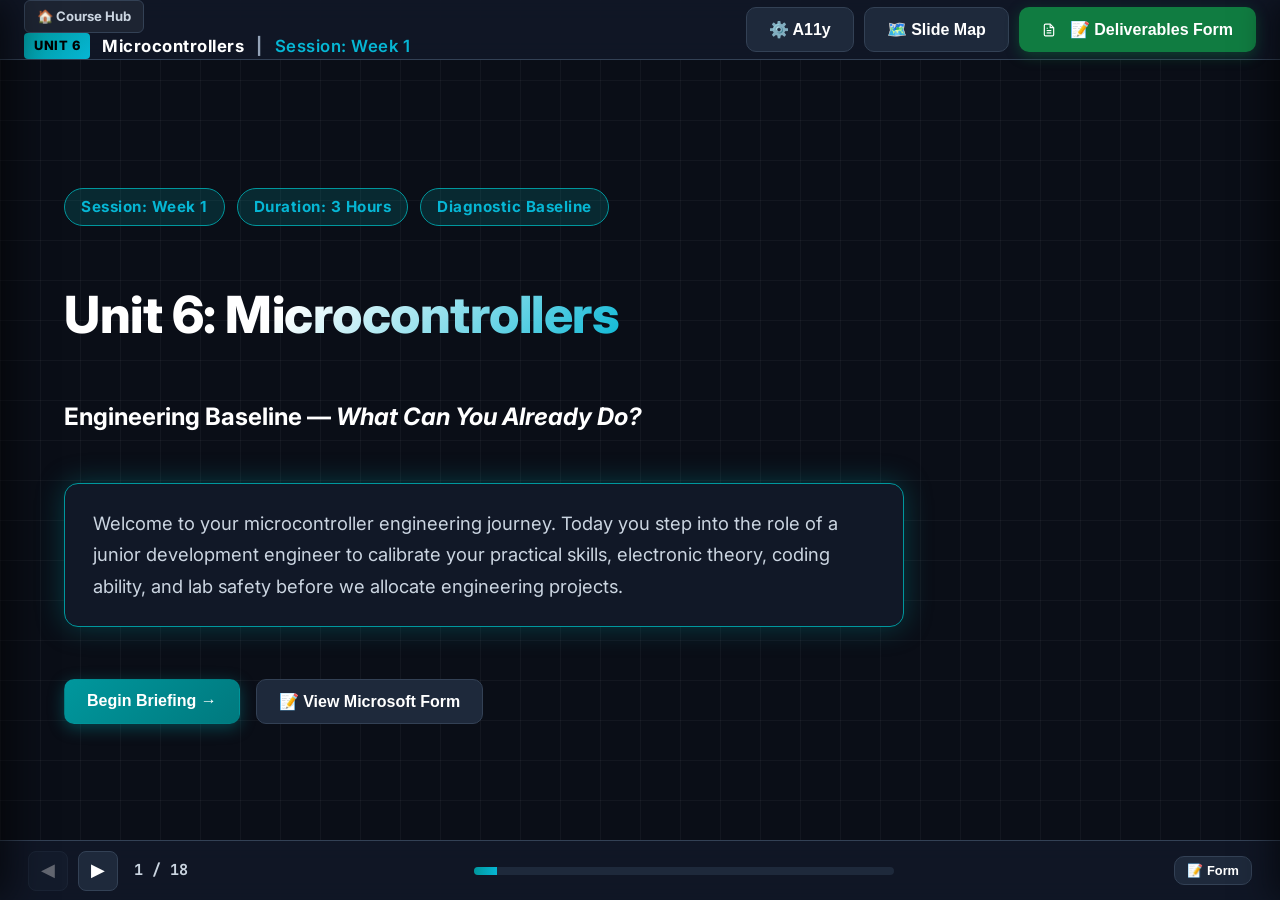
==== commit 6d781f1e: "added accesbility features" ====
--- a/week1/index.html
+++ b/week1/index.html
@@ -318,22 +318,33 @@
 
       <!-- Top Header -->
       <header class="deck-header">
-        <div class="brand-badge">
-          <span class="pill">UNIT 6</span>
-          <span>Microcontrollers</span>
-          <span style="color: var(--text-muted);">|</span>
-          <span style="color: var(--accent-cyan); font-weight: 500;">Week 1: Engineering Baseline</span>
+        <div class="header-top-row">
+          <a href="../index.html" class="nav-hub-link" title="Return to Course Homepage Hub">
+            🏠 Course Hub
+          </a>
+          <div class="brand-badge">
+            <span class="pill">UNIT 6</span>
+            <span>Microcontrollers</span>
+            <span style="color: var(--text-muted);">|</span>
+            <span id="header-slide-topic" style="color: var(--accent-cyan); font-weight: 600;">Week 1: Baseline</span>
+          </div>
         </div>
         <div class="header-actions">
+          <button class="btn btn-secondary" id="open-a11y-drawer" title="Accessibility & Neurodiversity (Key: A)">
+            ⚙️ A11y
+          </button>
+          <button class="btn btn-secondary" id="open-slide-matrix" title="View all slides overview (Key: M)">
+            🗺️ Slide Map
+          </button>
           <button class="btn btn-form-action open-forms-trigger" data-form-section="Deliverables Form">
-            <svg width="16" height="16" viewBox="0 0 24 24" fill="none" stroke="currentColor" stroke-width="2">
+            <svg width="14" height="14" viewBox="0 0 24 24" fill="none" stroke="currentColor" stroke-width="2" style="margin-right: 4px;">
               <path d="M14 2H6a2 2 0 0 0-2 2v16a2 2 0 0 0 2 2h12a2 2 0 0 0 2-2V8z" />
               <polyline points="14 2 14 8 20 8" />
               <line x1="16" y1="13" x2="8" y2="13" />
               <line x1="16" y1="17" x2="8" y2="17" />
               <polyline points="10 9 9 9 8 9" />
             </svg>
-            📝 Open Deliverables Form
+            📝 Deliverables Form
           </button>
         </div>
       </header>
@@ -494,85 +505,87 @@
               reflection</p>
           </div>
           <div class="slide-body">
-            <div class="card" style="padding: 16px 22px;">
-              <table class="timeline-table">
-                <thead>
-                  <tr>
-                    <th>Time</th>
-                    <th>Activity</th>
-                    <th>Purpose</th>
-                    <th>Action / Evidence</th>
-                  </tr>
-                </thead>
-                <tbody>
-                  <tr>
-                    <td>0–10 min</td>
-                    <td>Engineering Team Brief</td>
-                    <td>Scenario introduction & expectations</td>
-                    <td>Form Section 1</td>
-                  </tr>
-                  <tr>
-                    <td>10–30 min</td>
-                    <td>Toolbox Diagnostic</td>
-                    <td>Electronics & mathematics diagnostic</td>
-                    <td>Form Section 2</td>
-                  </tr>
-                  <tr>
-                    <td>30–45 min</td>
-                    <td>Digital Systems Baseline</td>
-                    <td>Binary & logic voltage diagnostic</td>
-                    <td>Form Section 3</td>
-                  </tr>
-                  <tr>
-                    <td>45–65 min</td>
-                    <td>Programming Code Tracing</td>
-                    <td>Read, trace, and predict C++ output</td>
-                    <td>Form Section 4A</td>
-                  </tr>
-                  <tr>
-                    <td>65–80 min</td>
-                    <td>Programming Modification</td>
-                    <td>Diagnose program alteration skills</td>
-                    <td>Form Section 4B</td>
-                  </tr>
-                  <tr>
-                    <td>80–100 min</td>
-                    <td>Practical Briefing & Safety</td>
-                    <td>Schematic, equipment & 5-point check</td>
-                    <td>Pre-Power Check</td>
-                  </tr>
-                  <tr class="break-row">
-                    <td>100–120 min</td>
-                    <td>☕ Intermission / Break</td>
-                    <td>Rest, recharge, and workbench prep</td>
-                    <td>20 Min Break</td>
-                  </tr>
-                  <tr>
-                    <td>120–130 min</td>
-                    <td>Wokwi Circuit Simulation</td>
-                    <td>Simulate 5V LED circuit virtually first</td>
-                    <td>Sim Screenshot</td>
-                  </tr>
-                  <tr>
-                    <td>130–155 min</td>
-                    <td>Breadboard Practical Challenge</td>
-                    <td>Build LED circuit, take DMM readings</td>
-                    <td>Form Section 5 + Photo</td>
-                  </tr>
-                  <tr>
-                    <td>155–170 min</td>
-                    <td>Practical Reflection</td>
-                    <td>Compare measured vs theoretical values</td>
-                    <td>Reflection</td>
-                  </tr>
-                  <tr>
-                    <td>170–180 min</td>
-                    <td>Individual Profile & Exit Ticket</td>
-                    <td>Identify priorities & finalize submission</td>
-                    <td>Submit Form</td>
-                  </tr>
-                </tbody>
-              </table>
+            <div class="card" style="padding: 14px 16px;">
+              <div class="timeline-table-container">
+                <table class="timeline-table">
+                  <thead>
+                    <tr>
+                      <th>Time</th>
+                      <th>Activity</th>
+                      <th>Purpose</th>
+                      <th>Action / Evidence</th>
+                    </tr>
+                  </thead>
+                  <tbody>
+                    <tr>
+                      <td>0–10 min</td>
+                      <td>Engineering Team Brief</td>
+                      <td>Scenario introduction & expectations</td>
+                      <td>Form Section 1</td>
+                    </tr>
+                    <tr>
+                      <td>10–30 min</td>
+                      <td>Toolbox Diagnostic</td>
+                      <td>Electronics & mathematics diagnostic</td>
+                      <td>Form Section 2</td>
+                    </tr>
+                    <tr>
+                      <td>30–45 min</td>
+                      <td>Digital Systems Baseline</td>
+                      <td>Binary & logic voltage diagnostic</td>
+                      <td>Form Section 3</td>
+                    </tr>
+                    <tr>
+                      <td>45–65 min</td>
+                      <td>Programming Code Tracing</td>
+                      <td>Read, trace, and predict C++ output</td>
+                      <td>Form Section 4A</td>
+                    </tr>
+                    <tr>
+                      <td>65–80 min</td>
+                      <td>Programming Modification</td>
+                      <td>Diagnose program alteration skills</td>
+                      <td>Form Section 4B</td>
+                    </tr>
+                    <tr>
+                      <td>80–100 min</td>
+                      <td>Practical Briefing & Safety</td>
+                      <td>Schematic, equipment & 5-point check</td>
+                      <td>Pre-Power Check</td>
+                    </tr>
+                    <tr class="break-row">
+                      <td>100–120 min</td>
+                      <td>☕ Intermission / Break</td>
+                      <td>Rest, recharge, and workbench prep</td>
+                      <td>20 Min Break</td>
+                    </tr>
+                    <tr>
+                      <td>120–130 min</td>
+                      <td>Wokwi Circuit Simulation</td>
+                      <td>Simulate 5V LED circuit virtually first</td>
+                      <td>Sim Screenshot</td>
+                    </tr>
+                    <tr>
+                      <td>130–155 min</td>
+                      <td>Breadboard Practical Challenge</td>
+                      <td>Build LED circuit, take DMM readings</td>
+                      <td>Form Section 5 + Photo</td>
+                    </tr>
+                    <tr>
+                      <td>155–170 min</td>
+                      <td>Practical Reflection</td>
+                      <td>Compare measured vs theoretical values</td>
+                      <td>Reflection</td>
+                    </tr>
+                    <tr>
+                      <td>170–180 min</td>
+                      <td>Individual Profile & Exit Ticket</td>
+                      <td>Identify priorities & finalize submission</td>
+                      <td>Submit Form</td>
+                    </tr>
+                  </tbody>
+                </table>
+              </div>
             </div>
           </div>
         </section>
@@ -614,7 +627,7 @@
         <!-- Slide 7: Activity 2 — Engineering Toolbox Diagnostic -->
         <section class="slide" id="slide-7">
           <div class="slide-header">
-            <div style="display: flex; justify-content: space-between; align-items: center;">
+            <div class="slide-header-flex" style="display: flex; justify-content: space-between; align-items: center;">
               <div>
                 <span class="slide-tag">10–30 min • Activity 2</span>
                 <h2 class="slide-title">Activity 2: Engineering Toolbox Diagnostic</h2>
@@ -649,9 +662,22 @@
                     Complete questions 7 through 11 in Section 2 of your Microsoft Form. Work steadily and record your
                     calculation steps.
                   </p>
+
+                  <!-- Formative Self-Check Widget -->
+                  <div class="self-check-card" data-expected="0.05" data-type="numeric" data-tolerance="0.005" data-hint="I = V / R = 12 V / 240 Ω = 0.05 A (or 50 mA)">
+                    <div style="font-weight: 700; font-size: 0.9rem; color: var(--accent-cyan);">⚡ Quick Calculation Self-Check:</div>
+                    <div style="font-size: 0.85rem; color: var(--text-secondary); margin-top: 4px;">Calculate circuit current for 12V across 240 Ω (in Amps):</div>
+                    <div class="self-check-input-row">
+                      <input type="text" class="self-check-input" placeholder="e.g. 0.05" />
+                      <button class="btn btn-primary self-check-btn" style="padding: 6px 12px; font-size: 0.82rem;">Check</button>
+                      <button class="btn btn-secondary self-check-reset-btn" style="padding: 6px 10px; font-size: 0.82rem;">Reset</button>
+                    </div>
+                    <div class="self-check-feedback"></div>
+                  </div>
+
                 </div>
                 <button class="btn btn-form-action open-forms-trigger" data-form-section="Section 2: Toolbox Diagnostic"
-                  style="margin-top: 20px;">
+                  style="margin-top: 16px;">
                   📝 Complete Section 2 in Form →
                 </button>
               </div>
@@ -662,7 +688,7 @@
         <!-- Slide 8: Activity 3 — Digital Systems Baseline -->
         <section class="slide" id="slide-8">
           <div class="slide-header">
-            <div style="display: flex; justify-content: space-between; align-items: center;">
+            <div class="slide-header-flex" style="display: flex; justify-content: space-between; align-items: center;">
               <div>
                 <span class="slide-tag">30–45 min • Activity 3</span>
                 <h2 class="slide-title">Activity 3: Digital Systems Baseline</h2>
@@ -696,9 +722,22 @@
                     Answer the binary conversion, logic levels, and logic gate questions in Section 3 of your Microsoft
                     Form.
                   </p>
+
+                  <!-- Formative Self-Check Widget -->
+                  <div class="self-check-card" data-expected="10" data-type="exact" data-hint="00001010 = (8 × 1) + (2 × 1) = 10 in decimal">
+                    <div style="font-weight: 700; font-size: 0.9rem; color: var(--accent-cyan);">🔢 Binary Conversion Self-Check:</div>
+                    <div style="font-size: 0.85rem; color: var(--text-secondary); margin-top: 4px;">Convert 8-bit binary <code>00001010</code> to decimal:</div>
+                    <div class="self-check-input-row">
+                      <input type="text" class="self-check-input" placeholder="e.g. 10" />
+                      <button class="btn btn-primary self-check-btn" style="padding: 6px 12px; font-size: 0.82rem;">Check</button>
+                      <button class="btn btn-secondary self-check-reset-btn" style="padding: 6px 10px; font-size: 0.82rem;">Reset</button>
+                    </div>
+                    <div class="self-check-feedback"></div>
+                  </div>
+
                 </div>
                 <button class="btn btn-form-action open-forms-trigger" data-form-section="Section 3: Digital Systems"
-                  style="margin-top: 20px;">
+                  style="margin-top: 16px;">
                   📝 Complete Section 3 in Form →
                 </button>
               </div>
@@ -1443,23 +1482,139 @@
         </div>
       </div>
 
-      <div class="drawer-notice">
-        <span>Active Focus: <strong id="drawer-active-section">Section 1: Student Information</strong></span>
-        <span>Auto-sync with MS Teams</span>
-      </div>
-
       <div class="drawer-body">
-        <!-- Replace src with your active Microsoft Forms Embed URL -->
-        <iframe id="forms-iframe" class="drawer-iframe" src="https://forms.office.com" allowfullscreen
+        <!-- Lazy-loaded Microsoft Forms Embed Iframe -->
+        <iframe id="forms-iframe" class="drawer-iframe" src="about:blank" data-src="https://forms.office.com" allowfullscreen
           webkitallowfullscreen mozallowfullscreen msallowfullscreen>
         </iframe>
       </div>
     </aside>
 
+    <!-- Slide Matrix / Map Modal -->
+    <div id="slide-matrix-modal" class="modal-overlay">
+      <div class="slide-matrix-card">
+        <div class="slide-matrix-header">
+          <div style="display: flex; align-items: center; gap: 10px;">
+            <span style="font-size: 1.25rem;">🗺️</span>
+            <div>
+              <h3 style="font-size: 1.1rem; color: #ffffff; margin: 0;">Session Slide Matrix</h3>
+              <p style="font-size: 0.82rem; color: var(--text-muted); margin: 0;">Click any slide card to jump directly (or press 'M')</p>
+            </div>
+          </div>
+          <button id="close-slide-matrix" class="drawer-close-btn" style="padding: 6px 12px;">✕ Close</button>
+        </div>
+        <div id="slide-matrix-grid" class="slide-matrix-grid">
+          <!-- Populated dynamically by PresentationEngine -->
+        </div>
+      </div>
+    </div>
+
+    <!-- Accessibility & Neurodiversity Drawer Backdrop -->
+    <div id="a11y-backdrop" id="drawer-backdrop"></div>
+
+    <!-- Accessibility & Neurodiversity Side-Drawer -->
+    <aside id="a11y-drawer">
+      <div class="a11y-header">
+        <div style="display: flex; align-items: center; gap: 8px;">
+          <span style="font-size: 1.2rem;">⚙️</span>
+          <h3 style="font-size: 1.05rem; color: #ffffff; margin: 0;">Accessibility &amp; Inclusion</h3>
+        </div>
+        <button id="close-a11y-drawer" class="drawer-close-btn" style="padding: 4px 10px;">✕</button>
+      </div>
+
+      <div class="a11y-body">
+        
+        <!-- Speech Synthesis (TTS) -->
+        <div class="a11y-group">
+          <div class="a11y-label">
+            <span>🔊 Web Speech Slide Narration</span>
+          </div>
+          <div style="display: flex; gap: 8px;">
+            <button id="a11y-speak-active-slide" class="btn btn-secondary" style="flex: 1; padding: 8px 12px; font-size: 0.86rem;">
+              🔊 Read Slide Aloud
+            </button>
+            <button id="a11y-stop-speech" class="btn btn-secondary" style="padding: 8px 12px; font-size: 0.86rem;">
+              ⏹️ Stop
+            </button>
+          </div>
+          <div style="display: flex; justify-content: space-between; align-items: center; margin-top: 4px;">
+            <span style="font-size: 0.78rem; color: var(--text-muted);">Narration Speed:</span>
+            <span id="a11y-speech-rate-val" style="font-size: 0.78rem; font-family: var(--font-mono); color: var(--accent-cyan);">1.0x</span>
+          </div>
+          <input type="range" id="a11y-speech-rate" min="0.75" max="1.5" step="0.05" value="1.0" class="a11y-slider" />
+        </div>
+
+        <!-- Bionic Reading Mode -->
+        <div class="a11y-switch-row">
+          <div>
+            <div style="font-weight: 700; font-size: 0.88rem; color: #ffffff;">⚡ Bionic Fast-Scan</div>
+            <div style="font-size: 0.76rem; color: var(--text-muted);">Bold first letters for faster reading</div>
+          </div>
+          <input type="checkbox" id="a11y-bionic-toggle" style="width: 20px; height: 20px; accent-color: var(--accent-cyan); cursor: pointer;" />
+        </div>
+
+        <!-- Typography & Dyslexia Toolbar -->
+        <div class="a11y-group">
+          <div class="a11y-label">
+            <span>📖 Font Family</span>
+          </div>
+          <select id="a11y-font-select" class="a11y-select">
+            <option value="default">Inter (Default Crisp)</option>
+            <option value="opendyslexic">OpenDyslexic (Dyslexia Friendly)</option>
+            <option value="system">System UI (Clean Sans-Serif)</option>
+          </select>
+        </div>
+
+        <div class="a11y-group">
+          <div class="a11y-label">
+            <span>🔠 Font Size</span>
+            <span id="a11y-font-size-val" style="font-family: var(--font-mono); color: var(--accent-cyan);">100%</span>
+          </div>
+          <input type="range" id="a11y-font-size" min="90" max="130" step="5" value="100" class="a11y-slider" />
+        </div>
+
+        <div class="a11y-group">
+          <div class="a11y-label">
+            <span>↕️ Line Spacing</span>
+            <span id="a11y-line-height-val" style="font-family: var(--font-mono); color: var(--accent-cyan);">1.6</span>
+          </div>
+          <input type="range" id="a11y-line-height" min="1.4" max="2.0" step="0.1" value="1.6" class="a11y-slider" />
+        </div>
+
+        <div class="a11y-group">
+          <div class="a11y-label">
+            <span>↔️ Letter Spacing</span>
+            <span id="a11y-letter-spacing-val" style="font-family: var(--font-mono); color: var(--accent-cyan);">0px</span>
+          </div>
+          <input type="range" id="a11y-letter-spacing" min="0" max="3" step="0.5" value="0" class="a11y-slider" />
+        </div>
+
+        <!-- Contrast & Colorblind Themes -->
+        <div class="a11y-group">
+          <div class="a11y-label">
+            <span>🎨 Contrast &amp; Colorblind Themes</span>
+          </div>
+          <select id="a11y-theme-select" class="a11y-select">
+            <option value="default">Dark Engineering (Default)</option>
+            <option value="high-contrast-gold">High Contrast Black &amp; Gold</option>
+            <option value="clean-light">Clean Light Mode</option>
+            <option value="colorblind-safe">Colorblind-Safe Circuit Palette</option>
+          </select>
+        </div>
+
+        <button id="a11y-reset-prefs" class="btn btn-secondary" style="padding: 8px; font-size: 0.82rem; margin-top: 10px;">
+          🔄 Reset to Default Theme
+        </button>
+
+      </div>
+    </aside>
+
   </div>
 
   <!-- Scripts -->
+  <script src="../shared/js/accessibility-engine.js"></script>
   <script src="../shared/js/presentation-engine.js"></script>
+  <script src="../shared/js/self-check.js"></script>
   <script src="../shared/js/timer.js"></script>
   <script src="../shared/js/form-drawer.js"></script>
 </body>
--- a/shared/css/presentation.css
+++ b/shared/css/presentation.css
@@ -92,7 +92,7 @@
 /* Header Bar */
 header.deck-header {
   height: 60px;
-  padding: 0 28px;
+  padding: 0 24px;
   display: flex;
   align-items: center;
   justify-content: space-between;
@@ -123,13 +123,127 @@
   letter-spacing: 0.5px;
 }
 
+.nav-hub-link {
+  display: inline-flex;
+  align-items: center;
+  gap: 6px;
+  background: rgba(255, 255, 255, 0.06);
+  border: 1px solid var(--border-subtle);
+  color: var(--text-secondary);
+  text-decoration: none;
+  font-size: 0.82rem;
+  font-weight: 700;
+  padding: 5px 12px;
+  border-radius: 6px;
+  transition: var(--transition-smooth);
+}
+
+.nav-hub-link:hover {
+  background: var(--bg-surface-elevated);
+  border-color: var(--accent-cyan);
+  color: #ffffff;
+  transform: translateY(-1px);
+}
+
 .header-actions {
   display: flex;
   align-items: center;
+  gap: 10px;
+}
+
+/* Slide Matrix / Map Modal */
+.modal-overlay {
+  position: fixed;
+  top: 0;
+  left: 0;
+  width: 100vw;
+  height: 100vh;
+  background: rgba(0, 0, 0, 0.75);
+  backdrop-filter: blur(8px);
+  z-index: 150;
+  display: none;
+  align-items: center;
+  justify-content: center;
+  opacity: 0;
+  transition: opacity 0.25s ease;
+}
+
+.modal-overlay.active {
+  display: flex;
+  opacity: 1;
+}
+
+.slide-matrix-card {
+  background: var(--bg-surface);
+  border: 1px solid var(--border-subtle);
+  border-radius: 16px;
+  width: 90%;
+  max-width: 960px;
+  max-height: 85vh;
+  display: flex;
+  flex-direction: column;
+  box-shadow: 0 20px 50px rgba(0, 0, 0, 0.7);
+  overflow: hidden;
+}
+
+.slide-matrix-header {
+  padding: 18px 24px;
+  border-bottom: 1px solid var(--border-subtle);
+  display: flex;
+  align-items: center;
+  justify-content: space-between;
+  background: var(--bg-surface-elevated);
+}
+
+.slide-matrix-grid {
+  padding: 24px;
+  display: grid;
+  grid-template-columns: repeat(auto-fill, minmax(200px, 1fr));
   gap: 14px;
-}
-
-/* Slide Container */
+  overflow-y: auto;
+}
+
+.slide-matrix-item {
+  background: var(--bg-primary);
+  border: 1px solid var(--border-subtle);
+  border-radius: 10px;
+  padding: 14px;
+  cursor: pointer;
+  transition: var(--transition-smooth);
+  display: flex;
+  flex-direction: column;
+  gap: 6px;
+  text-align: left;
+}
+
+.slide-matrix-item:hover {
+  border-color: var(--accent-cyan);
+  background: #172338;
+  transform: translateY(-2px);
+}
+
+.slide-matrix-item.active {
+  border-color: var(--accent-arduino);
+  background: rgba(0, 151, 157, 0.15);
+  box-shadow: 0 0 14px var(--accent-glow);
+}
+
+.slide-matrix-num {
+  font-family: var(--font-mono);
+  font-size: 0.75rem;
+  font-weight: 800;
+  color: var(--accent-cyan);
+  text-transform: uppercase;
+}
+
+.slide-matrix-title {
+  font-size: 0.92rem;
+  font-weight: 700;
+  color: var(--text-primary);
+  line-height: 1.35;
+}
+
+/* Slide Container & Performance Rendering Containment */
 #slides-wrapper {
   flex: 1;
   position: relative;
@@ -143,22 +257,22 @@
   width: 100%;
   height: 100%;
   padding: 36px 64px 84px;
-  display: flex;
+  display: none;
   flex-direction: column;
   opacity: 0;
   pointer-events: none;
-  transform: translateX(40px);
-  transition: opacity 0.35s ease, transform 0.35s cubic-bezier(0.2, 0.8, 0.2, 1);
   overflow-y: auto;
 }
 
 .slide.active {
+  display: flex;
   opacity: 1;
   pointer-events: auto;
   transform: translateX(0);
 }
 
 .slide.previous {
+  display: none;
   transform: translateX(-40px);
 }
 
@@ -166,6 +280,463 @@
 .slide-header {
   margin-bottom: 24px;
 }
+
+/* ==========================================================================
+   ACCESSIBILITY, DYSLEXIA & HIGH-CONTRAST THEMES
+   ========================================================================== */
+
+/* Typography Scaling Variables */
+:root {
+  --a11y-font-scale: 100%;
+  --a11y-line-height: 1.6;
+  --a11y-letter-spacing: 0px;
+}
+
+body {
+  font-size: calc(16px * (var(--a11y-font-scale) / 100));
+  line-height: var(--a11y-line-height);
+  letter-spacing: var(--a11y-letter-spacing);
+}
+
+/* OpenDyslexic Webfont Fallback */
+@font-face {
+  font-family: 'OpenDyslexic';
+  src: url('https://cdn.jsdelivr.net/npm/opendyslexic@2.1.0-beta1/fonts/OpenDyslexic-Regular.otf') format('opentype');
+  font-display: swap;
+}
+
+body.font-opendyslexic {
+  font-family: 'OpenDyslexic', Comic Sans MS, sans-serif !important;
+}
+
+body.font-system {
+  font-family: system-ui, -apple-system, BlinkMacSystemFont, 'Segoe UI', Roboto, sans-serif !important;
+}
+
+/* Bionic Reading Highlighting */
+.bionic-word b {
+  font-weight: 800;
+  color: var(--accent-cyan);
+}
+
+/* Theme: High-Contrast Black & Gold */
+body.theme-high-contrast-gold {
+  --bg-primary: #000000;
+  --bg-surface: #0a0a0a;
+  --bg-surface-elevated: #1a1a1a;
+  --bg-surface-glass: rgba(0, 0, 0, 0.95);
+  --border-subtle: #ffd700;
+  --border-focus: #ffd700;
+  --accent-arduino: #ffd700;
+  --accent-cyan: #ffea00;
+  --accent-glow: rgba(255, 215, 0, 0.4);
+  --text-primary: #ffffff;
+  --text-secondary: #fffae6;
+  --text-muted: #e6c200;
+  color: #ffffff;
+}
+
+body.theme-high-contrast-gold .card,
+body.theme-high-contrast-gold .ksb-card,
+body.theme-high-contrast-gold .toolkit-card {
+  border: 2px solid #ffd700 !important;
+}
+
+/* Theme: Clean Light Mode */
+body.theme-clean-light {
+  --bg-primary: #f8fafc;
+  --bg-surface: #ffffff;
+  --bg-surface-elevated: #f1f5f9;
+  --bg-surface-glass: rgba(255, 255, 255, 0.92);
+  --border-subtle: #cbd5e1;
+  --border-focus: #00979d;
+  --accent-arduino: #008184;
+  --accent-cyan: #0284c7;
+  --accent-glow: rgba(2, 132, 199, 0.2);
+  --text-primary: #0f172a;
+  --text-secondary: #334155;
+  --text-muted: #64748b;
+  color: #0f172a;
+}
+
+body.theme-clean-light .bg-grid {
+  background-image: 
+    linear-gradient(to right, rgba(0, 0, 0, 0.05) 1px, transparent 1px),
+    linear-gradient(to bottom, rgba(0, 0, 0, 0.05) 1px, transparent 1px);
+}
+
+body.theme-clean-light .card-title,
+body.theme-clean-light .slide-title,
+body.theme-clean-light .hero-title,
+body.theme-clean-light h1, body.theme-clean-light h2, body.theme-clean-light h3, body.theme-clean-light h4 {
+  color: #0f172a !important;
+}
+
+/* Theme: Colorblind-Safe Circuit Palette */
+body.theme-colorblind-safe {
+  --color-success: #005ab5; /* Safe Blue */
+  --color-warning: #dc3220; /* Safe Vermillion */
+  --accent-arduino: #fe6100; /* Safe Orange */
+  --accent-cyan: #648fff; /* Safe Ultramarine */
+}
+
+/* Accessibility Control Drawer */
+#a11y-drawer {
+  position: fixed;
+  top: 0;
+  left: 0;
+  width: 380px;
+  height: 100vh;
+  background: var(--bg-surface);
+  border-right: 1px solid var(--border-subtle);
+  box-shadow: 10px 0 35px rgba(0, 0, 0, 0.6);
+  display: flex;
+  flex-direction: column;
+  transform: translateX(-100%);
+  transition: transform 0.32s cubic-bezier(0.4, 0, 0.2, 1);
+  z-index: 120;
+}
+
+#a11y-drawer.open {
+  transform: translateX(0);
+}
+
+.a11y-header {
+  padding: 16px 20px;
+  background: var(--bg-surface-elevated);
+  border-bottom: 1px solid var(--border-subtle);
+  display: flex;
+  align-items: center;
+  justify-content: space-between;
+}
+
+.a11y-body {
+  padding: 20px;
+  overflow-y: auto;
+  display: flex;
+  flex-direction: column;
+  gap: 20px;
+}
+
+.a11y-group {
+  display: flex;
+  flex-direction: column;
+  gap: 8px;
+}
+
+.a11y-label {
+  font-size: 0.88rem;
+  font-weight: 700;
+  color: var(--text-primary);
+  display: flex;
+  justify-content: space-between;
+  align-items: center;
+}
+
+.a11y-select, .a11y-slider {
+  width: 100%;
+  background: var(--bg-surface-elevated);
+  border: 1px solid var(--border-subtle);
+  color: var(--text-primary);
+  padding: 8px 12px;
+  border-radius: 8px;
+  font-size: 0.9rem;
+  outline: none;
+}
+
+.a11y-switch-row {
+  display: flex;
+  align-items: center;
+  justify-content: space-between;
+  background: var(--bg-surface-elevated);
+  padding: 10px 14px;
+  border-radius: 8px;
+  border: 1px solid var(--border-subtle);
+}
+
+/* Formative Self-Check Widgets */
+.self-check-card {
+  background: var(--bg-surface);
+  border: 1px solid var(--border-subtle);
+  border-radius: 12px;
+  padding: 16px 20px;
+  margin-top: 14px;
+}
+
+.self-check-input-row {
+  display: flex;
+  gap: 10px;
+  margin-top: 10px;
+  flex-wrap: wrap;
+}
+
+.self-check-input {
+  flex: 1;
+  min-width: 160px;
+  background: var(--bg-surface-elevated);
+  border: 1px solid var(--border-subtle);
+  color: var(--text-primary);
+  padding: 8px 14px;
+  border-radius: 8px;
+  font-family: var(--font-mono);
+  font-size: 0.95rem;
+  outline: none;
+}
+
+.self-check-input:focus {
+  border-color: var(--accent-cyan);
+}
+
+.self-check-feedback {
+  margin-top: 10px;
+  padding: 8px 14px;
+  border-radius: 6px;
+  font-size: 0.92rem;
+  display: none;
+}
+
+.self-check-feedback.success {
+  background: rgba(16, 185, 129, 0.15);
+  border: 1px solid var(--color-success);
+  color: #34d399;
+}
+
+.self-check-feedback.error {
+  background: rgba(239, 68, 68, 0.15);
+  border: 1px solid var(--color-danger);
+  color: #f87171;
+}
+
+.self-check-feedback.warning {
+  background: rgba(245, 158, 11, 0.15);
+  border: 1px solid var(--color-warning);
+  color: #fbbf24;
+}
+
+/* ==========================================================================
+   ADVANCED RESPONSIVENESS (MOBILE, TABLET & SMALL LAPTOPS)
+   ========================================================================== */
+
+@media (max-width: 1024px) {
+  .slide {
+    padding: 24px 32px 80px;
+  }
+  .ksb-grid {
+    grid-template-columns: 1fr;
+  }
+}
+
+@media (max-width: 768px) {
+  header.deck-header {
+    padding: 8px 12px;
+    height: auto;
+    min-height: auto;
+    display: flex;
+    flex-direction: column;
+    gap: 8px;
+    background: var(--bg-surface);
+    border-bottom: 1px solid var(--border-subtle);
+  }
+  
+  .header-top-row {
+    width: 100%;
+    display: flex;
+    align-items: center;
+    justify-content: space-between;
+    gap: 8px;
+  }
+
+  .nav-hub-link {
+    padding: 4px 8px;
+    font-size: 0.76rem;
+    white-space: nowrap;
+  }
+
+  .brand-badge {
+    font-size: 0.8rem;
+    gap: 6px;
+    flex-wrap: wrap;
+    justify-content: flex-end;
+  }
+
+  .brand-badge .pill {
+    padding: 2px 6px;
+    font-size: 0.72rem;
+  }
+
+  #header-slide-topic {
+    font-size: 0.78rem;
+    max-width: 160px;
+    white-space: nowrap;
+    overflow: hidden;
+    text-overflow: ellipsis;
+  }
+  
+  .header-actions {
+    width: 100%;
+    display: grid;
+    grid-template-columns: 1fr 1fr 2fr;
+    gap: 6px;
+  }
+
+  .header-actions .btn {
+    padding: 6px 8px !important;
+    font-size: 0.75rem !important;
+    justify-content: center;
+    white-space: nowrap;
+  }
+
+  .slide {
+    padding: 14px 14px 76px;
+  }
+  
+  .slide-header {
+    margin-bottom: 16px;
+  }
+
+  .hero-title {
+    font-size: 1.6rem !important;
+  }
+
+  .slide-title {
+    font-size: 1.35rem !important;
+    line-height: 1.3;
+  }
+
+  .slide-subtitle {
+    font-size: 0.95rem;
+    margin-top: 4px;
+  }
+
+  .grid-2col, .grid-3col {
+    grid-template-columns: 1fr;
+    gap: 14px;
+  }
+
+  .card {
+    padding: 16px 18px;
+    font-size: 0.95rem;
+  }
+
+  /* Slide 3: KSB Cards */
+  .ksb-grid {
+    grid-template-columns: 1fr;
+    gap: 12px;
+  }
+
+  .ksb-card {
+    padding: 14px 16px;
+  }
+
+  .ksb-card h4 {
+    font-size: 1.05rem;
+    margin-bottom: 8px;
+  }
+
+  .ksb-card ul {
+    font-size: 0.92rem;
+    line-height: 1.55;
+    padding-left: 18px;
+  }
+
+  /* Slide 5: Timeline Table Mobile Scroll & Sizing */
+  .timeline-table-container {
+    width: 100%;
+    overflow-x: auto;
+    -webkit-overflow-scrolling: touch;
+  }
+
+  .timeline-table {
+    font-size: 0.85rem;
+    min-width: 480px;
+  }
+
+  .timeline-table th, .timeline-table td {
+    padding: 8px 10px;
+  }
+
+  /* Slide 7 & 8: Responsive Timers and Self-Checks */
+  .slide-header-flex {
+    flex-direction: column !important;
+    align-items: flex-start !important;
+    gap: 10px !important;
+  }
+
+  .timer-widget {
+    padding: 4px 12px;
+    gap: 8px;
+    align-self: flex-start;
+  }
+
+  .timer-display {
+    font-size: 1.1rem;
+  }
+
+  .timer-btn {
+    padding: 4px 8px;
+    font-size: 0.78rem;
+  }
+
+  .self-check-input-row {
+    flex-direction: column;
+  }
+
+  .self-check-input {
+    width: 100%;
+  }
+
+  /* Slide 11: Schematic Box on Mobile */
+  .schematic-box {
+    min-height: auto;
+    padding: 12px;
+  }
+
+  .schematic-tabs {
+    flex-direction: column;
+    gap: 6px;
+  }
+
+  .schematic-tab-btn {
+    padding: 8px 10px;
+    font-size: 0.85rem;
+  }
+
+  #schematic-view-1 div,
+  #schematic-view-2 > div:nth-child(2) {
+    height: 200px !important;
+    max-height: 200px !important;
+  }
+
+  .schematic-caption {
+    font-size: 0.82rem;
+    padding: 4px 8px;
+  }
+
+  #a11y-drawer {
+    width: 100vw;
+  }
+  
+  footer.deck-footer {
+    padding: 0 10px;
+    height: 52px;
+  }
+
+  .nav-btn {
+    width: 34px;
+    height: 34px;
+    font-size: 0.95rem;
+  }
+
+  .slide-counter {
+    font-size: 0.82rem;
+    min-width: 50px;
+  }
+
+  .progress-bar-container {
+    margin: 0 6px;
+  }
+}
+
 
 .slide-tag {
   display: inline-block;
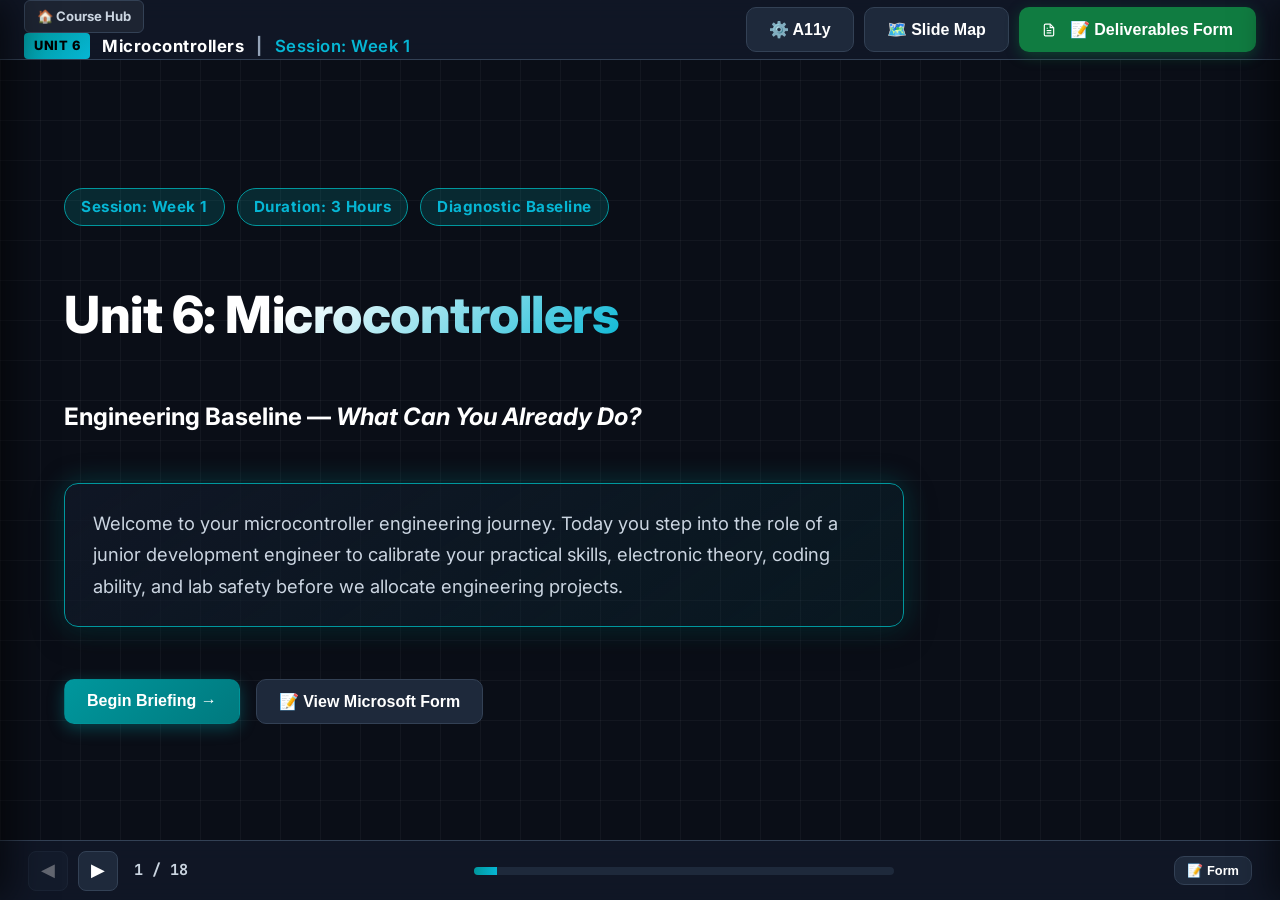
==== commit 8727aa89: "fixed UI/UX and added unit specific information" ====
--- a/week1/index.html
+++ b/week1/index.html
@@ -337,7 +337,8 @@
             🗺️ Slide Map
           </button>
           <button class="btn btn-form-action open-forms-trigger" data-form-section="Deliverables Form">
-            <svg width="14" height="14" viewBox="0 0 24 24" fill="none" stroke="currentColor" stroke-width="2" style="margin-right: 4px;">
+            <svg width="14" height="14" viewBox="0 0 24 24" fill="none" stroke="currentColor" stroke-width="2"
+              style="margin-right: 4px;">
               <path d="M14 2H6a2 2 0 0 0-2 2v16a2 2 0 0 0 2 2h12a2 2 0 0 0 2-2V8z" />
               <polyline points="14 2 14 8 20 8" />
               <line x1="16" y1="13" x2="8" y2="13" />
@@ -664,13 +665,18 @@
                   </p>
 
                   <!-- Formative Self-Check Widget -->
-                  <div class="self-check-card" data-expected="0.05" data-type="numeric" data-tolerance="0.005" data-hint="I = V / R = 12 V / 240 Ω = 0.05 A (or 50 mA)">
-                    <div style="font-weight: 700; font-size: 0.9rem; color: var(--accent-cyan);">⚡ Quick Calculation Self-Check:</div>
-                    <div style="font-size: 0.85rem; color: var(--text-secondary); margin-top: 4px;">Calculate circuit current for 12V across 240 Ω (in Amps):</div>
+                  <div class="self-check-card" data-expected="0.05" data-type="numeric" data-tolerance="0.005"
+                    data-hint="I = V / R = 12 V / 240 Ω = 0.05 A (or 50 mA)">
+                    <div style="font-weight: 700; font-size: 0.9rem; color: var(--accent-cyan);">⚡ Quick Calculation
+                      Self-Check:</div>
+                    <div style="font-size: 0.85rem; color: var(--text-secondary); margin-top: 4px;">Calculate circuit
+                      current for 12V across 240 Ω (in Amps):</div>
                     <div class="self-check-input-row">
                       <input type="text" class="self-check-input" placeholder="e.g. 0.05" />
-                      <button class="btn btn-primary self-check-btn" style="padding: 6px 12px; font-size: 0.82rem;">Check</button>
-                      <button class="btn btn-secondary self-check-reset-btn" style="padding: 6px 10px; font-size: 0.82rem;">Reset</button>
+                      <button class="btn btn-primary self-check-btn"
+                        style="padding: 6px 12px; font-size: 0.82rem;">Check</button>
+                      <button class="btn btn-secondary self-check-reset-btn"
+                        style="padding: 6px 10px; font-size: 0.82rem;">Reset</button>
                     </div>
                     <div class="self-check-feedback"></div>
                   </div>
@@ -724,13 +730,19 @@
                   </p>
 
                   <!-- Formative Self-Check Widget -->
-                  <div class="self-check-card" data-expected="10" data-type="exact" data-hint="00001010 = (8 × 1) + (2 × 1) = 10 in decimal">
-                    <div style="font-weight: 700; font-size: 0.9rem; color: var(--accent-cyan);">🔢 Binary Conversion Self-Check:</div>
-                    <div style="font-size: 0.85rem; color: var(--text-secondary); margin-top: 4px;">Convert 8-bit binary <code>00001010</code> to decimal:</div>
+                  <div class="self-check-card" data-expected="10" data-type="exact"
+                    data-hint="00001010 = (8 × 1) + (2 × 1) = 10 in decimal">
+                    <div style="font-weight: 700; font-size: 0.9rem; color: var(--accent-cyan);">🔢 Binary Conversion
+                      Self-Check:</div>
+                    <div style="font-size: 0.85rem; color: var(--text-secondary); margin-top: 4px;">Convert 8-bit binary
+                      <code>00001010</code> to decimal:
+                    </div>
                     <div class="self-check-input-row">
                       <input type="text" class="self-check-input" placeholder="e.g. 10" />
-                      <button class="btn btn-primary self-check-btn" style="padding: 6px 12px; font-size: 0.82rem;">Check</button>
-                      <button class="btn btn-secondary self-check-reset-btn" style="padding: 6px 10px; font-size: 0.82rem;">Reset</button>
+                      <button class="btn btn-primary self-check-btn"
+                        style="padding: 6px 12px; font-size: 0.82rem;">Check</button>
+                      <button class="btn btn-secondary self-check-reset-btn"
+                        style="padding: 6px 10px; font-size: 0.82rem;">Reset</button>
                     </div>
                     <div class="self-check-feedback"></div>
                   </div>
@@ -1484,8 +1496,9 @@
 
       <div class="drawer-body">
         <!-- Lazy-loaded Microsoft Forms Embed Iframe -->
-        <iframe id="forms-iframe" class="drawer-iframe" src="about:blank" data-src="https://forms.office.com" allowfullscreen
-          webkitallowfullscreen mozallowfullscreen msallowfullscreen>
+        <iframe id="forms-iframe" class="drawer-iframe" src="about:blank"
+          data-src="https://forms.cloud.microsoft/e/KnS7STSRdG" allowfullscreen webkitallowfullscreen mozallowfullscreen
+          msallowfullscreen>
         </iframe>
       </div>
     </aside>
@@ -1498,7 +1511,8 @@
             <span style="font-size: 1.25rem;">🗺️</span>
             <div>
               <h3 style="font-size: 1.1rem; color: #ffffff; margin: 0;">Session Slide Matrix</h3>
-              <p style="font-size: 0.82rem; color: var(--text-muted); margin: 0;">Click any slide card to jump directly (or press 'M')</p>
+              <p style="font-size: 0.82rem; color: var(--text-muted); margin: 0;">Click any slide card to jump directly
+                (or press 'M')</p>
             </div>
           </div>
           <button id="close-slide-matrix" class="drawer-close-btn" style="padding: 6px 12px;">✕ Close</button>
@@ -1523,14 +1537,15 @@
       </div>
 
       <div class="a11y-body">
-        
+
         <!-- Speech Synthesis (TTS) -->
         <div class="a11y-group">
           <div class="a11y-label">
             <span>🔊 Web Speech Slide Narration</span>
           </div>
           <div style="display: flex; gap: 8px;">
-            <button id="a11y-speak-active-slide" class="btn btn-secondary" style="flex: 1; padding: 8px 12px; font-size: 0.86rem;">
+            <button id="a11y-speak-active-slide" class="btn btn-secondary"
+              style="flex: 1; padding: 8px 12px; font-size: 0.86rem;">
               🔊 Read Slide Aloud
             </button>
             <button id="a11y-stop-speech" class="btn btn-secondary" style="padding: 8px 12px; font-size: 0.86rem;">
@@ -1539,7 +1554,8 @@
           </div>
           <div style="display: flex; justify-content: space-between; align-items: center; margin-top: 4px;">
             <span style="font-size: 0.78rem; color: var(--text-muted);">Narration Speed:</span>
-            <span id="a11y-speech-rate-val" style="font-size: 0.78rem; font-family: var(--font-mono); color: var(--accent-cyan);">1.0x</span>
+            <span id="a11y-speech-rate-val"
+              style="font-size: 0.78rem; font-family: var(--font-mono); color: var(--accent-cyan);">1.0x</span>
           </div>
           <input type="range" id="a11y-speech-rate" min="0.75" max="1.5" step="0.05" value="1.0" class="a11y-slider" />
         </div>
@@ -1550,7 +1566,8 @@
             <div style="font-weight: 700; font-size: 0.88rem; color: #ffffff;">⚡ Bionic Fast-Scan</div>
             <div style="font-size: 0.76rem; color: var(--text-muted);">Bold first letters for faster reading</div>
           </div>
-          <input type="checkbox" id="a11y-bionic-toggle" style="width: 20px; height: 20px; accent-color: var(--accent-cyan); cursor: pointer;" />
+          <input type="checkbox" id="a11y-bionic-toggle"
+            style="width: 20px; height: 20px; accent-color: var(--accent-cyan); cursor: pointer;" />
         </div>
 
         <!-- Typography & Dyslexia Toolbar -->
@@ -1584,7 +1601,8 @@
         <div class="a11y-group">
           <div class="a11y-label">
             <span>↔️ Letter Spacing</span>
-            <span id="a11y-letter-spacing-val" style="font-family: var(--font-mono); color: var(--accent-cyan);">0px</span>
+            <span id="a11y-letter-spacing-val"
+              style="font-family: var(--font-mono); color: var(--accent-cyan);">0px</span>
           </div>
           <input type="range" id="a11y-letter-spacing" min="0" max="3" step="0.5" value="0" class="a11y-slider" />
         </div>
@@ -1602,7 +1620,8 @@
           </select>
         </div>
 
-        <button id="a11y-reset-prefs" class="btn btn-secondary" style="padding: 8px; font-size: 0.82rem; margin-top: 10px;">
+        <button id="a11y-reset-prefs" class="btn btn-secondary"
+          style="padding: 8px; font-size: 0.82rem; margin-top: 10px;">
           🔄 Reset to Default Theme
         </button>
 
--- a/shared/css/presentation.css
+++ b/shared/css/presentation.css
@@ -43,15 +43,60 @@
   padding: 0;
 }
 
-html, body {
+html {
   width: 100%;
-  height: 100%;
-  overflow: hidden;
+  min-height: 100%;
   background-color: var(--bg-primary);
   color: var(--text-primary);
   font-family: var(--font-sans);
   font-size: 16px;
   -webkit-font-smoothing: antialiased;
+  scroll-behavior: smooth;
+  overflow-x: hidden;
+  overflow-y: auto;
+}
+
+body {
+  width: 100%;
+  min-height: 100%;
+  overflow-x: hidden;
+  overflow-y: auto;
+  background-color: var(--bg-primary);
+  color: var(--text-primary);
+  font-family: var(--font-sans);
+  font-size: 16px;
+  -webkit-font-smoothing: antialiased;
+  position: relative;
+}
+
+/* Custom Glassmorphic Scrollbar */
+::-webkit-scrollbar {
+  width: 8px;
+  height: 8px;
+}
+
+::-webkit-scrollbar-track {
+  background: rgba(10, 14, 23, 0.6);
+  backdrop-filter: blur(10px);
+  -webkit-backdrop-filter: blur(10px);
+}
+
+::-webkit-scrollbar-thumb {
+  background: linear-gradient(180deg, rgba(0, 151, 157, 0.4), rgba(6, 182, 212, 0.5));
+  border-radius: 999px;
+  border: 2px solid rgba(17, 24, 39, 0.8);
+  box-shadow: 0 0 10px rgba(0, 151, 157, 0.3);
+  transition: background 0.3s ease;
+}
+
+::-webkit-scrollbar-thumb:hover {
+  background: linear-gradient(180deg, rgba(0, 151, 157, 0.8), rgba(6, 182, 212, 0.9));
+  box-shadow: 0 0 14px rgba(6, 182, 212, 0.6);
+}
+
+* {
+  scrollbar-width: thin;
+  scrollbar-color: rgba(6, 182, 212, 0.4) rgba(10, 14, 23, 0.6);
 }
 
 /* Background Engineering Grid Texture */
@@ -74,6 +119,7 @@
   display: flex;
   width: 100vw;
   height: 100vh;
+  max-height: 100vh;
   position: relative;
   overflow: hidden;
 }
@@ -81,12 +127,15 @@
 /* Main Deck Viewport */
 #deck-viewport {
   flex: 1;
+  width: 100%;
   height: 100%;
+  max-height: 100vh;
   display: flex;
   flex-direction: column;
   position: relative;
   transition: var(--transition-smooth);
   z-index: 1;
+  overflow: hidden;
 }
 
 /* Header Bar */
@@ -248,6 +297,7 @@
   flex: 1;
   position: relative;
   overflow: hidden;
+  perspective: 1000px;
 }
 
 .slide {
@@ -262,18 +312,35 @@
   opacity: 0;
   pointer-events: none;
   overflow-y: auto;
+  overflow-x: hidden;
+  -webkit-overflow-scrolling: touch;
+  scroll-behavior: smooth;
+  transition: opacity 0.35s cubic-bezier(0.16, 1, 0.3, 1), transform 0.35s cubic-bezier(0.16, 1, 0.3, 1);
+  will-change: transform, opacity;
 }
 
 .slide.active {
   display: flex;
   opacity: 1;
   pointer-events: auto;
-  transform: translateX(0);
+  transform: translateX(0) scale(1);
+  animation: slideFadeIn 0.38s cubic-bezier(0.16, 1, 0.3, 1) forwards;
 }
 
 .slide.previous {
   display: none;
-  transform: translateX(-40px);
+  transform: translateX(-30px) scale(0.98);
+}
+
+@keyframes slideFadeIn {
+  0% {
+    opacity: 0;
+    transform: translateY(12px) scale(0.99);
+  }
+  100% {
+    opacity: 1;
+    transform: translateY(0) scale(1);
+  }
 }
 
 /* Slide Typography & Structure */
@@ -784,18 +851,28 @@
 }
 
 .card {
-  background: var(--bg-surface);
-  border: 1px solid var(--border-subtle);
+  background: rgba(17, 24, 39, 0.75);
+  backdrop-filter: blur(12px);
+  -webkit-backdrop-filter: blur(12px);
+  border: 1px solid rgba(51, 65, 85, 0.65);
   border-radius: 14px;
   padding: 24px 28px;
   position: relative;
   font-size: 1.06rem;
   line-height: 1.65;
+  box-shadow: 0 8px 32px 0 rgba(0, 0, 0, 0.37);
+  transition: transform 0.28s cubic-bezier(0.4, 0, 0.2, 1), box-shadow 0.28s cubic-bezier(0.4, 0, 0.2, 1), border-color 0.28s ease;
+}
+
+.card:hover {
+  border-color: rgba(6, 182, 212, 0.45);
+  box-shadow: 0 12px 36px 0 rgba(0, 0, 0, 0.45), 0 0 20px rgba(0, 151, 157, 0.15);
 }
 
 .card.highlight {
   border-color: var(--accent-arduino);
-  box-shadow: 0 0 28px var(--accent-glow);
+  box-shadow: 0 8px 32px 0 rgba(0, 0, 0, 0.37), 0 0 28px var(--accent-glow);
+  background: linear-gradient(145deg, rgba(17, 24, 39, 0.85), rgba(0, 151, 157, 0.08));
 }
 
 .card-title {
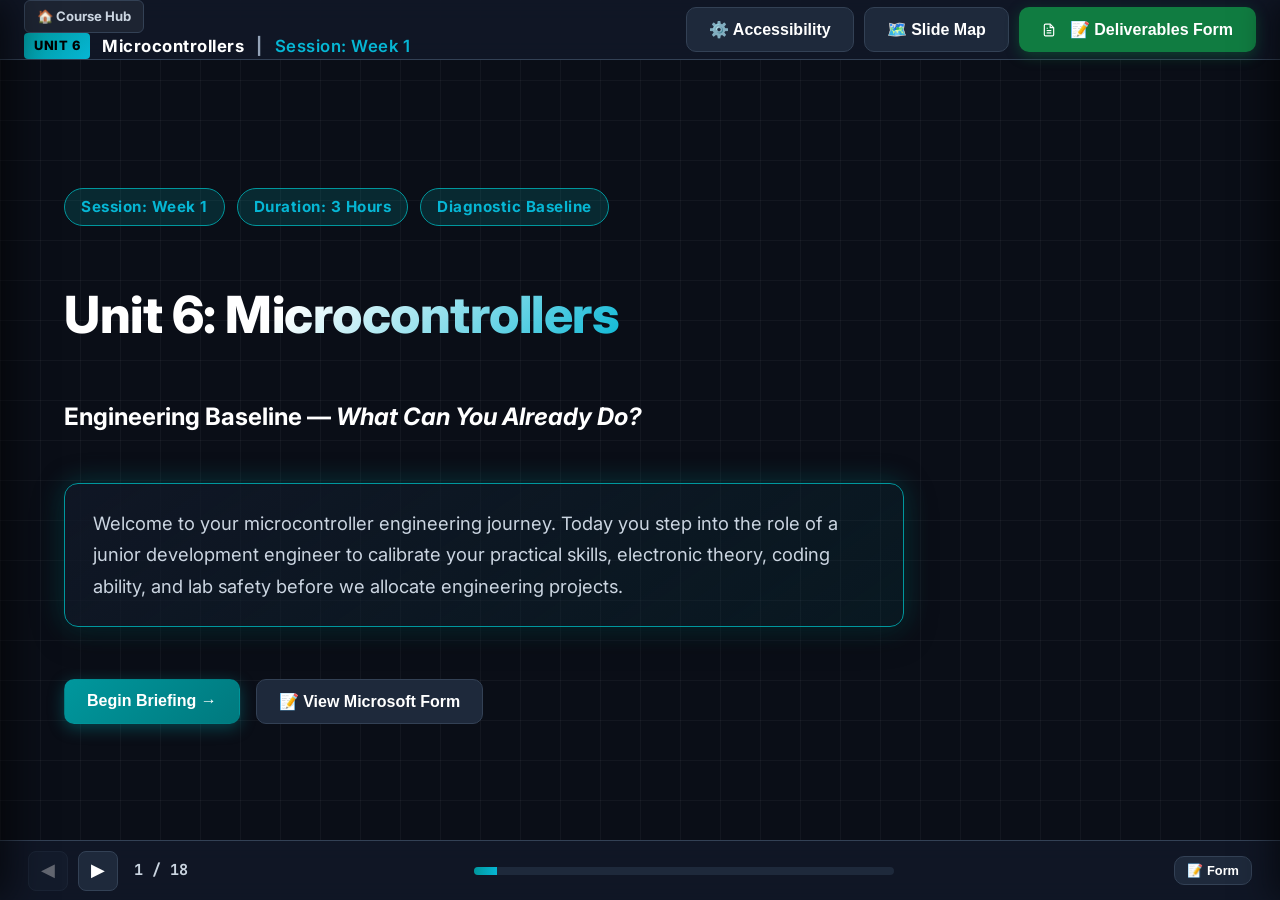
==== commit 9fcd2df7: "fixed pull conflict and refactored code" ====
--- a/week1/index.html
+++ b/week1/index.html
@@ -331,7 +331,7 @@
         </div>
         <div class="header-actions">
           <button class="btn btn-secondary" id="open-a11y-drawer" title="Accessibility & Neurodiversity (Key: A)">
-            ⚙️ A11y
+            ⚙️ Accessibility
           </button>
           <button class="btn btn-secondary" id="open-slide-matrix" title="View all slides overview (Key: M)">
             🗺️ Slide Map
@@ -1524,7 +1524,7 @@
     </div>
 
     <!-- Accessibility & Neurodiversity Drawer Backdrop -->
-    <div id="a11y-backdrop" id="drawer-backdrop"></div>
+    <div id="a11y-backdrop"></div>
 
     <!-- Accessibility & Neurodiversity Side-Drawer -->
     <aside id="a11y-drawer">
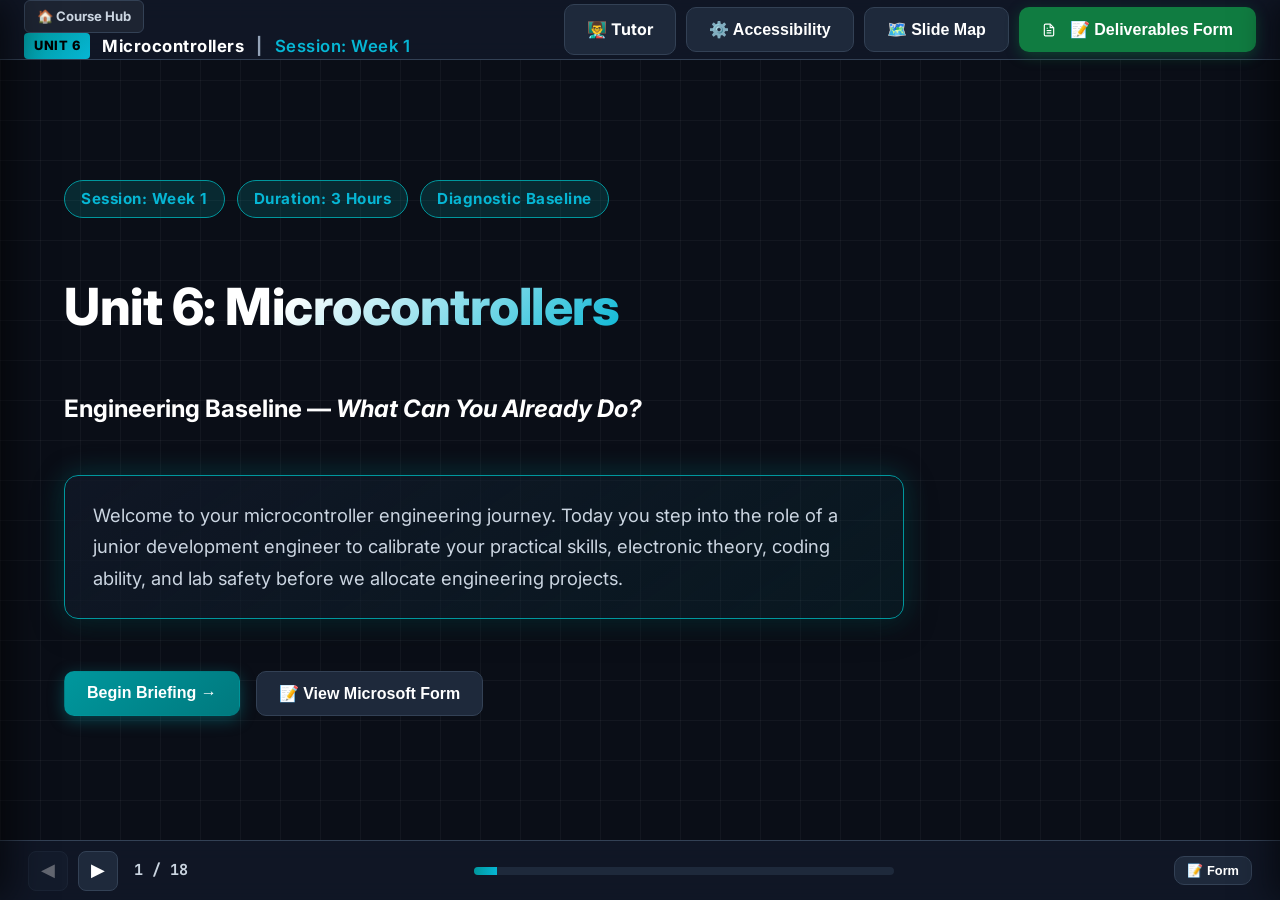
==== commit bdf542a2: "added tutor contact page" ====
--- a/week1/index.html
+++ b/week1/index.html
@@ -330,6 +330,9 @@
           </div>
         </div>
         <div class="header-actions">
+          <a href="../contact.html" class="btn btn-secondary" title="Tutor & Academic Support">
+            👨‍🏫 Tutor
+          </a>
           <button class="btn btn-secondary" id="open-a11y-drawer" title="Accessibility & Neurodiversity (Key: A)">
             ⚙️ Accessibility
           </button>
